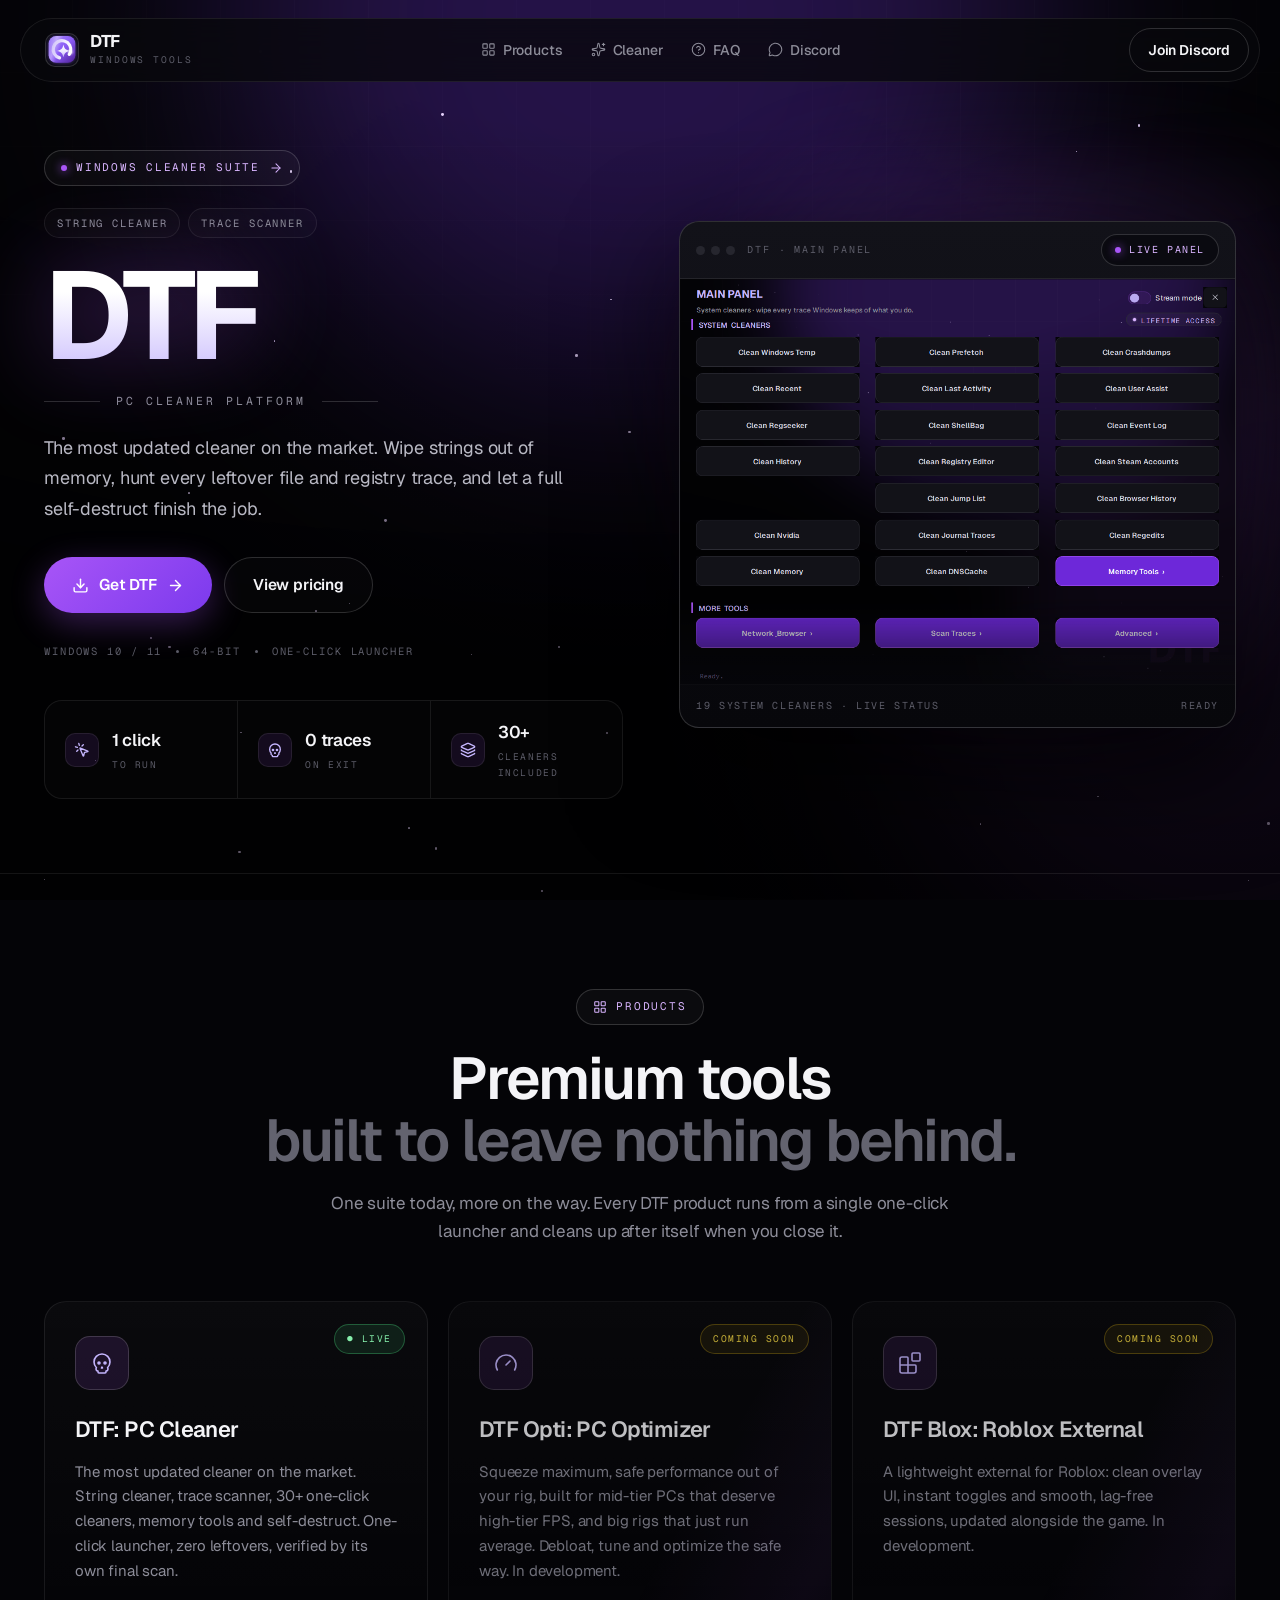
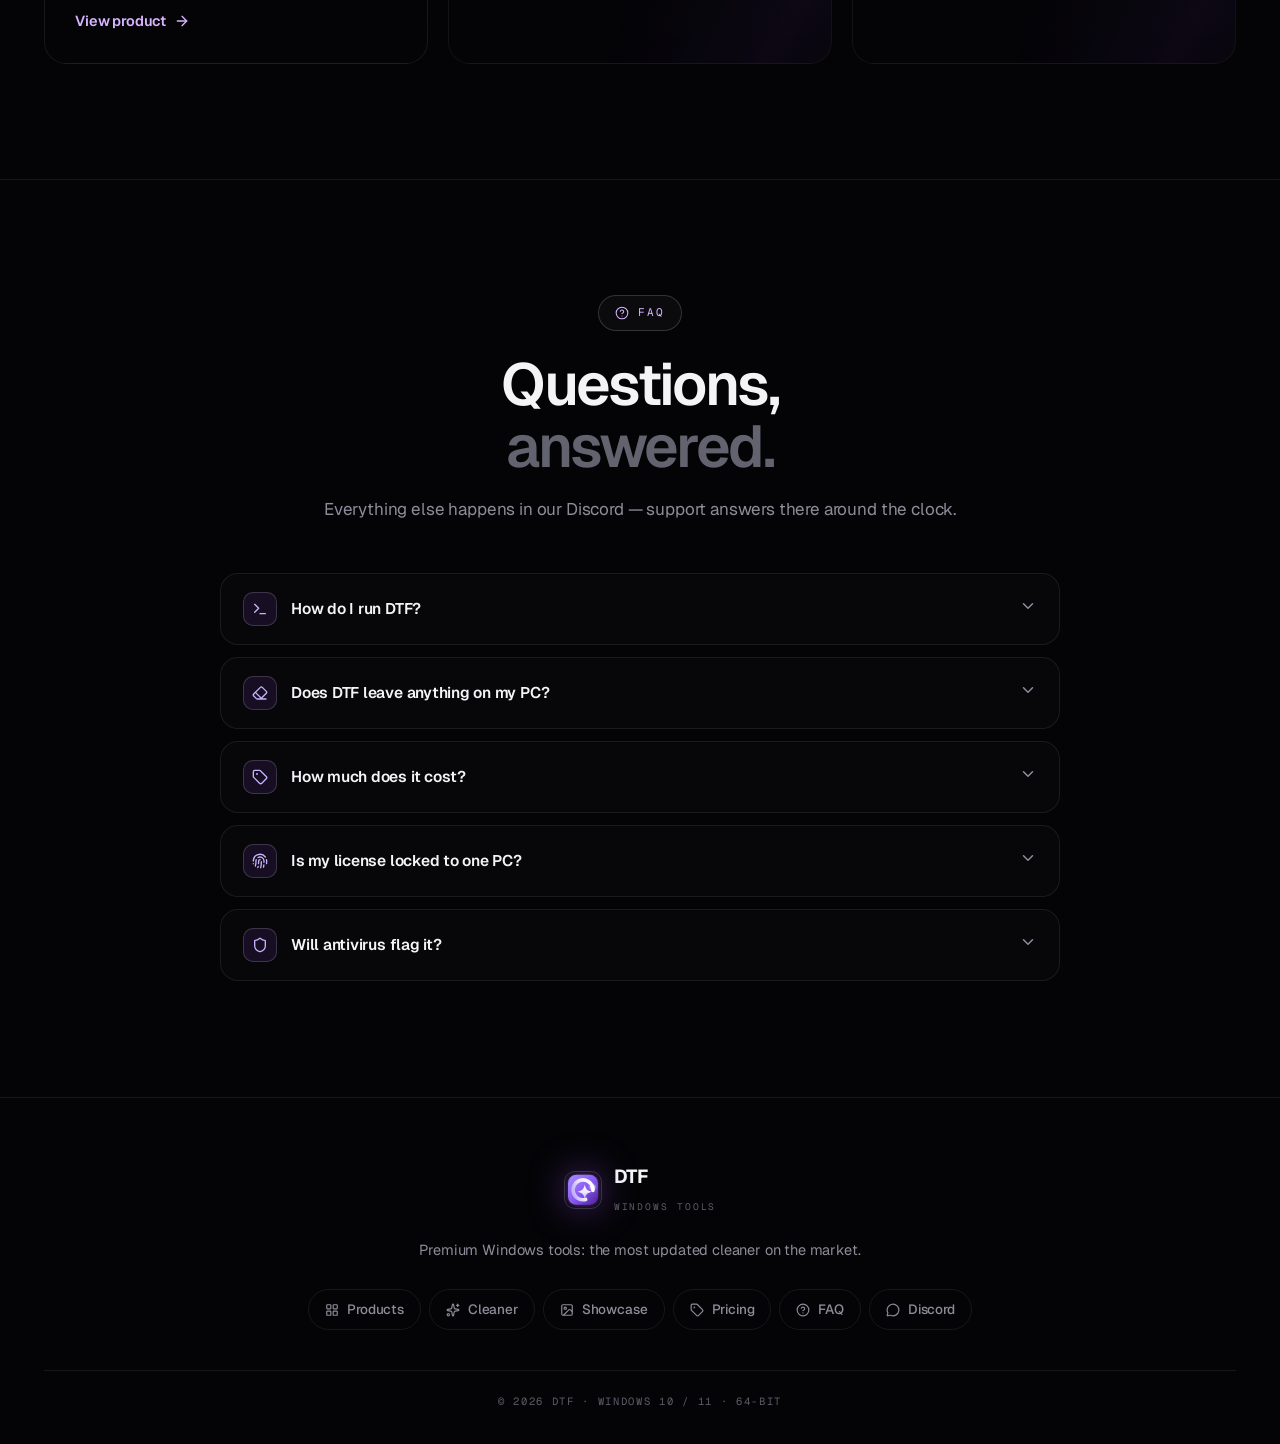
==== index.html @ f84c8bb3 "Site: actually ship the new head tags 7441d5c described this change but staged only og.png, the gene" ====
﻿<!DOCTYPE html>
<html lang="en">
<head>
<meta charset="UTF-8">
<!-- Every asset and link below is relative. The catch-all rewrite serves this page on
     ANY path, so a nested one (/invite/xyz) would ask for /invite/site.css - which the
     rewrite answers with this same HTML, leaving the page unstyled and scriptless.
     A document-wide base of "/" pins relative URLs to the root at any depth. -->
<base href="/">
<meta name="viewport" content="width=device-width, initial-scale=1.0">
<title>DTF | Premium Windows Tools</title>
<link rel="icon" type="image/svg+xml" href="logo.svg">
<link rel="icon" type="image/png" sizes="192x192" href="icon.png">
<link rel="apple-touch-icon" href="icon.png">
<meta name="description" content="DTF — the most updated PC cleaner on the market. String cleaner, trace scanner, 30+ one-click cleaners, memory tools and full self-destruct.">
<meta property="og:type" content="website">
<meta property="og:site_name" content="DTF">
<meta property="og:url" content="https://dtfshop-shoavey.vercel.app/">
<meta property="og:title" content="DTF | Premium Windows Tools">
<meta property="og:description" content="The most updated cleaner on the market. One click, zero traces left, verified by its own final scan.">
<!-- Raster, not logo.svg: Discord, X, Slack and iMessage will not render an SVG
     preview, so an SVG here made every shared link unfurl as bare text. The card
     itself is generated by tools/make-og.py. -->
<meta property="og:image" content="https://dtfshop-shoavey.vercel.app/og.png">
<meta property="og:image:type" content="image/png">
<meta property="og:image:width" content="1200">
<meta property="og:image:height" content="630">
<meta property="og:image:alt" content="DTF — premium Windows tools, shown with the main cleaner panel">
<meta name="twitter:card" content="summary_large_image">
<meta name="twitter:title" content="DTF | Premium Windows Tools">
<meta name="twitter:description" content="The most updated cleaner on the market. One click, zero traces left, verified by its own final scan.">
<meta name="twitter:image" content="https://dtfshop-shoavey.vercel.app/og.png">
<meta name="theme-color" content="#040407">
<link rel="preconnect" href="https://fonts.googleapis.com">
<link rel="preconnect" href="https://fonts.gstatic.com" crossorigin>
<link href="https://fonts.googleapis.com/css2?family=Geist:wght@100..900&family=Geist+Mono:wght@100..900&display=swap" rel="stylesheet">
<link rel="stylesheet" href="site.css?v=4">
<noscript><style>.rv{opacity:1;transform:none}</style></noscript>
<script src="lucide.min.js?v=1" defer></script>
</head>
<body>

<!-- background: grid + purple glow + dust -->
<div class="bg">
  <div class="bg-grid"></div>
  <div class="bg-glow a"></div>
  <div class="bg-glow b"></div>
  <div id="stars"></div>
  <div class="bg-vig"></div>
</div>

<!-- ============ NAV ============ -->
<nav class="nav">
  <div class="nav-in">
    <a class="brand" href="index.html">
      <img src="logo.svg" alt="DTF" width="34" height="34">
      <span>
        <span class="b-name">DTF</span>
        <span class="b-sub">Windows Tools</span>
      </span>
    </a>
    <div class="nav-links">
      <a href="#products"><i data-lucide="layout-grid"></i> Products</a>
      <a href="dtf.html"><i data-lucide="sparkles"></i> Cleaner</a>
      <a href="#faq"><i data-lucide="circle-help"></i> FAQ</a>
      <a href="https://discord.gg/QrhNXFGh7e" target="_blank" rel="noopener"><i data-lucide="message-circle"></i> Discord</a>
    </div>
    <div class="nav-cta">
      <a class="nav-btn nav-ghost" href="https://discord.gg/QrhNXFGh7e" target="_blank" rel="noopener">Join Discord</a>
      <button class="burger" aria-label="Menu"><i data-lucide="menu"></i></button>
    </div>
  </div>
  <div class="nav-mobile">
    <a href="#products"><i data-lucide="layout-grid"></i> Products</a>
    <a href="dtf.html"><i data-lucide="sparkles"></i> DTF Cleaner</a>
    <a href="#faq"><i data-lucide="circle-help"></i> FAQ</a>
    <a href="https://discord.gg/QrhNXFGh7e" target="_blank" rel="noopener"><i data-lucide="message-circle"></i> Join our Discord</a>
  </div>
</nav>

<!-- ============ HERO ============ -->
<header class="hero" id="top">
  <div class="wrap hero-grid">
    <div class="hero-copy">
      <a class="badge" href="dtf.html"><span class="dot"></span> Windows Cleaner Suite <i data-lucide="arrow-right"></i></a>
      <div class="hero-tags"><span>String Cleaner</span><span>Trace Scanner</span></div>
      <div class="wordmark">DTF</div>
      <div class="tagline">PC Cleaner Platform</div>
      <p class="lead">The most updated cleaner on the market. Wipe strings out of memory, hunt every leftover file and registry trace, and let a full self-destruct finish the job.</p>
      <div class="cta-row">
        <a class="btn btn-acc" href="dtf.html#get"><i data-lucide="download"></i> Get DTF <i data-lucide="arrow-right"></i></a>
        <a class="btn btn-ghost" href="dtf.html#pricing">View pricing</a>
      </div>
      <div class="meta">
        <span>Windows 10 / 11</span><i></i><span>64-bit</span><i></i><span>One-click launcher</span>
      </div>
      <div class="stats">
        <div class="stat">
          <div class="ico"><i data-lucide="mouse-pointer-click"></i></div>
          <div><b>1 click</b><span>To run</span></div>
        </div>
        <div class="stat">
          <div class="ico"><i data-lucide="skull"></i></div>
          <div><b>0 traces</b><span>On exit</span></div>
        </div>
        <div class="stat">
          <div class="ico"><i data-lucide="layers"></i></div>
          <div><b>30+</b><span>Cleaners included</span></div>
        </div>
      </div>
    </div>
    <div class="hero-art">
      <div class="glow"></div>
      <div class="mock">
        <div class="mock-bar">
          <div class="mock-dots"><i></i><i></i><i></i></div>
          <span class="mock-label">DTF · Main panel</span>
          <span class="mock-pill"><span class="dot"></span> Live panel</span>
        </div>
        <img src="screens/main-panel.png?v=3" width="980" height="715" alt="DTF main panel" data-zoom>
        <div class="mock-foot">
          <span>19 system cleaners · live status</span>
          <span>Ready</span>
        </div>
      </div>
    </div>
  </div>
</header>

<!-- ============ PRODUCTS ============ -->
<section class="sec sec-line" id="products">
  <div class="wrap sec-head rv">
    <div class="badge"><i data-lucide="layout-grid"></i> Products</div>
    <h2 class="h2">Premium tools<br><span class="dim">built to leave nothing behind.</span></h2>
    <p class="sub">One suite today, more on the way. Every DTF product runs from a single one-click launcher and cleans up after itself when you close it.</p>
  </div>
  <div class="wrap">
    <div class="prods">
      <a class="prod rv" href="dtf.html">
        <span class="tag tag-live">● Live</span>
        <div class="pico"><i data-lucide="skull"></i></div>
        <h3>DTF: PC Cleaner</h3>
        <p>The most updated cleaner on the market. String cleaner, trace scanner, 30+ one-click cleaners, memory tools and self-destruct. One-click launcher, zero leftovers, verified by its own final scan.</p>
        <span class="open">View product <i data-lucide="arrow-right"></i></span>
      </a>
      <div class="prod soon rv">
        <span class="tag tag-soon">Coming soon</span>
        <div class="pico"><i data-lucide="gauge"></i></div>
        <h3>DTF Opti: PC Optimizer</h3>
        <p>Squeeze maximum, safe performance out of your rig, built for mid-tier PCs that deserve high-tier FPS, and big rigs that just run average. Debloat, tune and optimize the safe way. In development.</p>
      </div>
      <div class="prod soon rv">
        <span class="tag tag-soon">Coming soon</span>
        <div class="pico"><i data-lucide="blocks"></i></div>
        <h3>DTF Blox: Roblox External</h3>
        <p>A lightweight external for Roblox: clean overlay UI, instant toggles and smooth, lag-free sessions, updated alongside the game. In development.</p>
      </div>
    </div>
  </div>
</section>

<!-- ============ FAQ ============ -->
<section class="sec sec-line" id="faq">
  <div class="wrap sec-head rv">
    <div class="badge"><i data-lucide="circle-help"></i> FAQ</div>
    <h2 class="h2">Questions,<br><span class="dim">answered.</span></h2>
    <p class="sub">Everything else happens in our Discord — support answers there around the clock.</p>
  </div>
  <div class="wrap">
    <div class="faq">
      <details class="qa rv"><summary><span class="qi"><i data-lucide="terminal"></i></span> How do I run DTF? <span class="chev"><i data-lucide="chevron-down"></i></span></summary>
        <div class="a">Open a ticket in our Discord and copy the <b>install command</b>, paste it into PowerShell <i>as Administrator</i> and press Enter. The encrypted payload downloads and DTF opens. To reinstall later, just run the command again.</div></details>
      <details class="qa rv"><summary><span class="qi"><i data-lucide="eraser"></i></span> Does DTF leave anything on my PC? <span class="chev"><i data-lucide="chevron-down"></i></span></summary>
        <div class="a">No. Closing DTF triggers a full self-clean (files, registry, prefetch, browser evidence, PowerShell history), then deletes itself, and a final verification scan confirms zero leftovers on screen.</div></details>
      <details class="qa rv"><summary><span class="qi"><i data-lucide="tag"></i></span> How much does it cost? <span class="chev"><i data-lucide="chevron-down"></i></span></summary>
        <div class="a"><b>₱500 ($8) for 1 day or ₱5,000 ($80) for lifetime</b> — see the <a href="dtf.html#pricing">pricing on the DTF Cleaner page</a>. Open a ticket, pick your plan, pay via GCash or PayPal, and your key lands in the ticket.</div></details>
      <details class="qa rv"><summary><span class="qi"><i data-lucide="fingerprint"></i></span> Is my license locked to one PC? <span class="chev"><i data-lucide="chevron-down"></i></span></summary>
        <div class="a">Yes. Every key is bound to your hardware ID (HWID) on first activation. One key, one PC. Moving PCs? Open a ticket and we can reset it.</div></details>
      <details class="qa rv"><summary><span class="qi"><i data-lucide="shield"></i></span> Will antivirus flag it? <span class="chev"><i data-lucide="chevron-down"></i></span></summary>
        <div class="a">DTF is a cleaner that deletes files and edits the registry, and it is not code-signed yet, so some AVs flag tools like that by default. DTF never disables your antivirus, never adds exclusions for itself and never touches Defender's logs or history &mdash; if your AV blocks the download, allow that one file yourself in Windows Security &gt; Protection history, or ask us in Discord before trusting it.</div></details>
    </div>
  </div>
</section>

<!-- ============ FOOTER ============ -->
<footer>
  <div class="wrap">
    <div class="f-brand">
      <img src="logo.svg" alt="DTF" width="38" height="38">
      <span style="text-align:left">
        <span class="b-name" style="display:block">DTF</span>
        <span class="b-sub">Windows Tools</span>
      </span>
    </div>
    <p class="f-desc">Premium Windows tools: the most updated cleaner on the market.</p>
    <div class="f-links">
      <a href="#products"><i data-lucide="layout-grid"></i> Products</a>
      <a href="dtf.html"><i data-lucide="sparkles"></i> Cleaner</a>
      <a href="dtf.html#showcase"><i data-lucide="image"></i> Showcase</a>
      <a href="dtf.html#pricing"><i data-lucide="tag"></i> Pricing</a>
      <a href="#faq"><i data-lucide="circle-help"></i> FAQ</a>
      <a href="https://discord.gg/QrhNXFGh7e" target="_blank" rel="noopener"><i data-lucide="message-circle"></i> Discord</a>
    </div>
    <div class="f-bot">© 2026 DTF · Windows 10 / 11 · 64-bit</div>
  </div>
</footer>

<div id="lb"><img alt=""></div>

<script src="site.js?v=4"></script>
</body>
</html>
---- site.css ----
﻿/* ================================================================
   DTF — site.css
   Shared design system for index.html + dtf.html
   Black base, purple accent, Geist / Geist Mono, napse-style layout.
   ================================================================ */

:root{
  --bg:#040407;
  --card:#0a0a0f;
  --card2:#0e0e14;
  --line:rgba(255,255,255,.08);
  --line2:rgba(255,255,255,.16);
  --txt:#f4f4f7;
  --mut:#8d8d99;
  --mut2:#5c5c68;
  --acc:#a855f7;
  --acc2:#7c3aed;
  --acc-t:rgba(168,85,247,.14);
  --ok:#4ade80;
  --warn:#facc15;
  --sans:'Geist',ui-sans-serif,system-ui,-apple-system,'Segoe UI',sans-serif;
  --mono:'Geist Mono',ui-monospace,'SFMono-Regular',Consolas,monospace;
}

*{margin:0;padding:0;box-sizing:border-box}
html{scroll-behavior:smooth;-webkit-text-size-adjust:100%}
body{
  background:var(--bg);color:var(--txt);font-family:var(--sans);
  font-size:16px;line-height:1.6;letter-spacing:-.01em;
  overflow-x:hidden;-webkit-font-smoothing:antialiased;
}
body>*:not(.bg):not(.nav){position:relative;z-index:1} /* keep page content above the background — the nav must keep position:fixed */
a{color:inherit;text-decoration:none}
img{max-width:100%;display:block;height:auto}
::selection{background:rgba(168,85,247,.35)}

.wrap{width:100%;max-width:1240px;margin:0 auto;padding:0 24px}
.mono{font-family:var(--mono)}
.center{text-align:center}

/* ============ BACKGROUND: grid + purple glow ============ */
.bg{position:fixed;inset:0;z-index:0;pointer-events:none;overflow:hidden}
.bg-grid{
  position:absolute;inset:-2px;opacity:.5;
  background-image:linear-gradient(rgba(255,255,255,.035) 1px,transparent 1px),
                   linear-gradient(90deg,rgba(255,255,255,.035) 1px,transparent 1px);
  background-size:74px 74px;
  mask-image:radial-gradient(ellipse 100% 70% at 50% 0%,#000 20%,transparent 85%);
  -webkit-mask-image:radial-gradient(ellipse 100% 70% at 50% 0%,#000 20%,transparent 85%);
}
.bg-glow{position:absolute;border-radius:50%;filter:blur(120px)}
.bg-glow.a{width:800px;height:800px;background:rgba(124,58,237,.28);top:-380px;left:18%}
.bg-glow.b{width:640px;height:640px;background:rgba(168,85,247,.16);top:38%;right:-260px}
.bg-vig{position:absolute;inset:0;
  background:radial-gradient(ellipse 120% 80% at 50% -10%,transparent 30%,rgba(0,0,0,.6) 100%)}
.bg .star{position:absolute;border-radius:50%;background:#e9d5ff;animation:tw 3.6s ease-in-out infinite}
@keyframes tw{0%,100%{opacity:.04;transform:scale(.7)}50%{opacity:.5;transform:scale(1.1)}}

/* ============ NAV: floating pill ============ */
.nav{
  position:fixed;top:18px;left:50%;transform:translateX(-50%);z-index:60;
  width:min(1240px,calc(100% - 32px));
  background:rgba(8,8,12,.78);backdrop-filter:blur(16px);-webkit-backdrop-filter:blur(16px);
  border:1px solid var(--line);border-radius:999px;
  transition:background .25s,border-color .25s;
}
.nav.solid{background:rgba(6,6,10,.94);border-color:var(--line2)}
.nav-in{display:flex;align-items:center;justify-content:space-between;gap:16px;height:62px;padding:0 10px 0 24px}
.brand{display:flex;align-items:center;gap:11px}
.brand img{width:34px;height:34px;border-radius:10px;border:1px solid var(--line2);background:#0b0b12}
.brand .b-name{display:block;font-size:17px;font-weight:700;letter-spacing:-.02em;line-height:1.05}
.brand .b-sub{display:block;white-space:nowrap;font-family:var(--mono);font-size:9.5px;letter-spacing:.2em;color:var(--mut2);text-transform:uppercase;margin-top:1px}

.nav-links{display:flex;align-items:center;gap:2px}
.nav-links a{
  display:inline-flex;align-items:center;gap:7px;padding:8px 13px;border-radius:999px;
  color:var(--mut);font-size:14px;font-weight:500;transition:color .18s,background .18s}
.nav-links a svg{width:15px;height:15px;stroke-width:1.7}
.nav-links a:hover{color:var(--txt);background:rgba(255,255,255,.06)}
.nav-links a.on{color:var(--txt);background:rgba(255,255,255,.08)}

.nav-cta{display:flex;align-items:center;gap:8px}
.nav-btn{display:inline-flex;align-items:center;gap:8px;padding:10px 18px;border-radius:999px;
  font-size:14px;font-weight:600;transition:.18s;white-space:nowrap}
.nav-btn svg{width:15px;height:15px}
.nav-ghost{color:var(--txt);border:1px solid var(--line2)}
.nav-ghost:hover{background:rgba(255,255,255,.07)}
.nav-acc{background:var(--txt);color:#08080c;font-weight:700}
.nav-acc:hover{transform:translateY(-1px);box-shadow:0 8px 26px rgba(255,255,255,.14)}
.burger{display:none;width:42px;height:42px;align-items:center;justify-content:center;
  border:1px solid var(--line2);border-radius:999px;background:transparent;color:var(--txt);cursor:pointer}
.burger svg{width:19px;height:19px}
.nav-mobile{display:none;flex-direction:column;gap:2px;padding:12px 14px 16px;border-top:1px solid var(--line)}
.nav-mobile a{display:flex;align-items:center;gap:10px;padding:12px 12px;border-radius:14px;
  color:var(--mut);font-weight:500}
.nav-mobile a svg{width:16px;height:16px}
.nav-mobile a:hover{background:rgba(255,255,255,.06);color:var(--txt)}
.nav.open{border-radius:26px;background:rgba(6,6,10,.97)}
.nav.open .nav-mobile{display:flex}

/* ============ BUTTONS ============ */
.btn{
  display:inline-flex;align-items:center;justify-content:center;gap:10px;
  padding:15px 28px;border-radius:999px;font-size:15.5px;font-weight:600;
  transition:transform .18s,box-shadow .18s,background .18s,border-color .18s;white-space:nowrap;
}
.btn svg{width:17px;height:17px}
.btn-acc{background:linear-gradient(135deg,var(--acc),var(--acc2));color:#fff;
  box-shadow:0 10px 34px rgba(168,85,247,.32)}
.btn-acc:hover{transform:translateY(-2px);box-shadow:0 16px 44px rgba(168,85,247,.5)}
.btn-white{background:var(--txt);color:#08080c;font-weight:700}
.btn-white:hover{transform:translateY(-2px);box-shadow:0 12px 34px rgba(255,255,255,.16)}
.btn-ghost{border:1px solid var(--line2);color:var(--txt);background:rgba(255,255,255,.02)}
.btn-ghost:hover{background:rgba(255,255,255,.07);border-color:rgba(255,255,255,.28)}
.btn-sm{padding:12px 22px;font-size:14.5px}

/* ============ REVEAL ============ */
.rv{opacity:0;transform:translateY(22px);transition:opacity .7s ease,transform .7s ease}
.rv.in{opacity:1;transform:none}
@media(prefers-reduced-motion:reduce){.rv{opacity:1;transform:none}*{animation:none!important}}

/* ============ SECTIONS + HEADINGS ============ */
.sec{padding:clamp(78px,9vw,128px) 0;position:relative}
section[id],header[id]{scroll-margin-top:96px} /* keep the floating nav from covering the heading we jumped to */
.sec.tight{padding:clamp(56px,6vw,86px) 0}
.sec-line{border-top:1px solid var(--line)}

.badge{
  display:inline-flex;align-items:center;gap:9px;padding:8px 16px;border-radius:999px;
  border:1px solid var(--line2);background:rgba(255,255,255,.03);
  font-family:var(--mono);font-size:11px;letter-spacing:.16em;text-transform:uppercase;color:#d8b4fe;
}
.badge svg{width:14px;height:14px;stroke-width:1.8}
.badge .dot{width:6px;height:6px;border-radius:50%;background:var(--acc);box-shadow:0 0 10px var(--acc)}

.eyebrow{font-family:var(--mono);font-size:11px;letter-spacing:.22em;text-transform:uppercase;color:var(--mut)}
.h2{font-size:clamp(32px,4.6vw,60px);font-weight:600;letter-spacing:-.035em;line-height:1.06;margin-top:22px}
.h2 .dim{color:#63636f}
.sub{color:var(--mut);font-size:17px;margin-top:18px;max-width:640px;line-height:1.65}
.sec-head{display:flex;flex-direction:column;align-items:center;text-align:center}
.sec-head .sub{margin-left:auto;margin-right:auto}

.tagline{display:flex;align-items:center;gap:16px;font-family:var(--mono);font-size:11.5px;
  letter-spacing:.26em;text-transform:uppercase;color:var(--mut)}
.tagline::before,.tagline::after{content:"";height:1px;width:56px;background:var(--line2)}

/* ============ HERO ============ */
.hero{padding:150px 0 74px;position:relative}
.hero-grid{display:grid;grid-template-columns:1.02fr .98fr;gap:56px;align-items:center}
.hero-tags{display:flex;gap:8px;flex-wrap:wrap;margin:22px 0 20px}
.hero-tags span{font-family:var(--mono);font-size:10.5px;letter-spacing:.18em;text-transform:uppercase;
  color:var(--mut);border:1px solid var(--line);border-radius:999px;padding:6px 12px;background:rgba(255,255,255,.02)}
.wordmark{
  font-size:clamp(58px,10.5vw,124px);font-weight:700;letter-spacing:-.05em;line-height:.92;
  background:linear-gradient(180deg,#fff 30%,#c4b5fd 115%);
  -webkit-background-clip:text;background-clip:text;color:transparent;
  filter:drop-shadow(0 0 46px rgba(168,85,247,.45));
}
.hero .tagline{margin:20px 0 22px}
.hero .lead{color:#b9b9c4;font-size:18px;max-width:540px;line-height:1.7}
.cta-row{display:flex;gap:12px;flex-wrap:wrap;margin-top:32px}
.meta{display:flex;align-items:center;gap:14px;flex-wrap:wrap;margin-top:30px;
  font-family:var(--mono);font-size:10.5px;letter-spacing:.18em;text-transform:uppercase;color:var(--mut2)}
.meta i{width:3px;height:3px;border-radius:50%;background:var(--mut2);display:inline-block;font-style:normal}

.stats{display:grid;grid-template-columns:repeat(3,1fr);border:1px solid var(--line);
  border-radius:18px;background:rgba(255,255,255,.015);margin-top:40px;overflow:hidden}
.stat{display:flex;align-items:center;gap:13px;padding:18px 20px;border-left:1px solid var(--line)}
.stat:first-child{border-left:0}
.stat .ico{width:34px;height:34px;flex:0 0 34px;border-radius:10px;border:1px solid var(--line);
  display:flex;align-items:center;justify-content:center;color:#c4b5fd;background:rgba(168,85,247,.1)}
.stat .ico svg{width:16px;height:16px}
.stat b{display:block;font-size:17px;font-weight:600;letter-spacing:-.02em}
.stat span{display:block;font-family:var(--mono);font-size:9.5px;letter-spacing:.16em;
  text-transform:uppercase;color:var(--mut2);margin-top:3px}

/* hero art: floating app card */
.hero-art{position:relative}
.hero-art .glow{position:absolute;inset:-14% -10%;background:radial-gradient(ellipse at 60% 40%,rgba(168,85,247,.3),transparent 66%);filter:blur(40px)}
.mock{position:relative;border:1px solid var(--line2);border-radius:20px;overflow:hidden;
  background:linear-gradient(180deg,#0d0d14,#07070b);box-shadow:0 40px 110px rgba(0,0,0,.75)}
.mock-bar{display:flex;align-items:center;gap:12px;padding:12px 16px;border-bottom:1px solid var(--line);
  background:rgba(255,255,255,.02)}
.mock-dots{display:flex;gap:6px}
.mock-dots i{width:9px;height:9px;border-radius:50%;background:#26262e;display:block}
.mock-label{font-family:var(--mono);font-size:10px;letter-spacing:.18em;text-transform:uppercase;color:var(--mut2)}
.mock img{width:100%;border-bottom:1px solid var(--line);
  -webkit-mask-image:linear-gradient(180deg,#000 78%,rgba(0,0,0,.25));
  mask-image:linear-gradient(180deg,#000 78%,rgba(0,0,0,.25))}
.mock-foot{display:flex;align-items:center;justify-content:space-between;padding:13px 16px;
  font-family:var(--mono);font-size:10px;letter-spacing:.16em;text-transform:uppercase;color:var(--mut2)}
.mock-meter{height:4px;border-radius:999px;background:rgba(255,255,255,.08);overflow:hidden;margin-top:8px;width:100%}
.mock-meter i{display:block;height:100%;width:46%;border-radius:999px;
  background:linear-gradient(90deg,var(--acc2),var(--acc));box-shadow:0 0 14px rgba(168,85,247,.7)}
/* the live pill sits INSIDE the window bar, pushed right by margin-left:auto.
   It used to be absolute at top:-14px, i.e. outside the frame - and the mock's
   overflow:hidden clipped it, so the frame border ran straight through the
   badge. In the bar it can neither clip nor collide at any width. */
.mock-pill{display:inline-flex;align-items:center;gap:8px;margin-left:auto;
  padding:7px 13px;border-radius:999px;background:rgba(10,10,16,.94);border:1px solid var(--line2);
  font-family:var(--mono);font-size:10px;letter-spacing:.16em;text-transform:uppercase;color:#d8b4fe;
  white-space:nowrap}
.mock-pill .dot{width:6px;height:6px;border-radius:50%;background:var(--acc);box-shadow:0 0 10px var(--acc)}

/* ============ PRODUCTS ============ */
.prods{display:grid;grid-template-columns:repeat(auto-fit,minmax(320px,1fr));gap:20px;margin-top:56px}
.prod{position:relative;display:flex;flex-direction:column;border:1px solid var(--line);border-radius:22px;
  padding:34px 30px 30px;background:linear-gradient(180deg,rgba(255,255,255,.028),rgba(255,255,255,0));
  transition:transform .25s,border-color .25s,background .25s;overflow:hidden}
.prod:hover{transform:translateY(-4px);border-color:rgba(168,85,247,.5);background:linear-gradient(180deg,rgba(168,85,247,.09),rgba(255,255,255,0))}
.prod .pico{width:54px;height:54px;border-radius:15px;display:flex;align-items:center;justify-content:center;
  border:1px solid var(--line2);background:rgba(168,85,247,.12);color:#c4b5fd;margin-bottom:22px}
.prod .pico svg{width:24px;height:24px;stroke-width:1.6}
.prod h3{font-size:22px;font-weight:600;letter-spacing:-.025em}
.prod p{color:var(--mut);font-size:15px;margin-top:12px;line-height:1.65}
.prod .open{display:inline-flex;align-items:center;gap:8px;margin-top:auto;padding-top:26px;
  color:#d8b4fe;font-size:14.5px;font-weight:600}
.prod .open svg{width:16px;height:16px;transition:transform .2s}
.prod:hover .open svg{transform:translateX(4px)}
.tag{position:absolute;top:22px;right:22px;font-family:var(--mono);font-size:9.5px;letter-spacing:.16em;
  text-transform:uppercase;border-radius:999px;padding:6px 12px}
.tag-live{color:#86efac;border:1px solid rgba(74,222,128,.32);background:rgba(74,222,128,.1)}
.tag-soon{color:#fde047;border:1px solid rgba(250,204,21,.3);background:rgba(250,204,21,.08)}
.prod.soon{opacity:.78}
.prod.soon::after{content:"";position:absolute;inset:0;pointer-events:none;
  background:linear-gradient(120deg,transparent 34%,rgba(168,85,247,.07) 50%,transparent 66%);
  background-size:220% 100%;animation:sheen 4s linear infinite}
@keyframes sheen{0%{background-position:130% 0}100%{background-position:-130% 0}}

/* ============ CAPABILITIES (feature cards) ============ */
.caps{display:grid;grid-template-columns:repeat(auto-fit,minmax(300px,1fr));gap:18px;margin-top:54px}
.cap{border:1px solid var(--line);border-radius:20px;padding:28px 26px;
  background:linear-gradient(180deg,rgba(255,255,255,.025),rgba(255,255,255,0));transition:.25s}
.cap:hover{border-color:rgba(168,85,247,.42);background:linear-gradient(180deg,rgba(168,85,247,.07),rgba(255,255,255,0));transform:translateY(-3px)}
.cap .ct{display:flex;align-items:center;justify-content:space-between;margin-bottom:20px}
.cap .ci{width:46px;height:46px;border-radius:13px;display:flex;align-items:center;justify-content:center;
  border:1px solid var(--line2);background:rgba(168,85,247,.1);color:#c4b5fd}
.cap .ci svg{width:21px;height:21px;stroke-width:1.6}
.cap .cn{font-family:var(--mono);font-size:10px;letter-spacing:.16em;color:var(--mut2)}
.cap h3{font-size:17.5px;font-weight:600;letter-spacing:-.02em}
.cap p{color:var(--mut);font-size:14.5px;margin-top:9px;line-height:1.6}
.cap .cl{display:inline-block;margin-top:16px;font-family:var(--mono);font-size:9.5px;letter-spacing:.16em;
  text-transform:uppercase;color:#a855f7;border:1px solid rgba(168,85,247,.3);border-radius:999px;padding:4px 10px;
  background:rgba(168,85,247,.08)}

/* ============ WHY STRIP ============ */
.why{display:grid;grid-template-columns:repeat(auto-fit,minmax(230px,1fr));gap:18px;margin-top:52px}
.w{border:1px solid var(--line);border-radius:18px;padding:26px 24px;
  background:rgba(255,255,255,.015);transition:.25s}
.w:hover{border-color:rgba(168,85,247,.4);transform:translateY(-3px)}
.w .ico{width:40px;height:40px;border-radius:12px;display:flex;align-items:center;justify-content:center;
  border:1px solid var(--line);background:rgba(168,85,247,.1);color:#c4b5fd;margin-bottom:18px}
.w .ico svg{width:18px;height:18px}
.w b{display:block;font-size:24px;font-weight:600;letter-spacing:-.03em}
.w span{display:block;color:var(--mut);font-size:14px;margin-top:6px}

/* ============ STEPS ============ */
.steps{display:grid;grid-template-columns:repeat(auto-fit,minmax(280px,1fr));gap:18px;margin-top:54px}
.step{border:1px solid var(--line);border-radius:20px;padding:28px 26px;background:rgba(255,255,255,.015);transition:.25s}
.step:hover{border-color:rgba(168,85,247,.4);transform:translateY(-3px)}
.step .n{font-family:var(--mono);font-size:11px;letter-spacing:.18em;color:#a855f7;
  border:1px solid rgba(168,85,247,.3);background:rgba(168,85,247,.08);border-radius:999px;padding:4px 11px;display:inline-block}
.step h3{font-size:17.5px;font-weight:600;margin-top:18px;letter-spacing:-.02em}
.step p{color:var(--mut);font-size:14.5px;margin-top:9px;line-height:1.62}
.step b{color:#e9d5ff;font-weight:600}

/* ============ SHOWCASE ============ */
.shots{display:grid;grid-template-columns:repeat(auto-fit,minmax(320px,1fr));gap:20px;margin-top:54px}
.shot{border:1px solid var(--line);border-radius:20px;overflow:hidden;background:var(--card);
  transition:.25s;cursor:zoom-in;display:flex;flex-direction:column}
.shot:hover{transform:translateY(-4px);border-color:rgba(168,85,247,.45);box-shadow:0 22px 60px rgba(0,0,0,.6)}
.shot img{width:100%;border-bottom:1px solid var(--line)}
.shot .cap{padding:16px 20px 18px}
.shot .cap b{display:block;font-size:15px;font-weight:600}
.shot .cap span{display:block;color:var(--mut);font-size:13.5px;margin-top:3px}
#lb{position:fixed;inset:0;z-index:200;display:none;align-items:center;justify-content:center;padding:28px;
  background:rgba(3,3,6,.92);backdrop-filter:blur(8px);cursor:zoom-out}
#lb img{max-width:96vw;max-height:92vh;border-radius:16px;border:1px solid var(--line2);
  box-shadow:0 40px 120px rgba(0,0,0,.8)}

/* ============ PRICING ============ */
.plans{display:grid;grid-template-columns:repeat(auto-fit,minmax(290px,1fr));gap:20px;margin-top:54px;max-width:820px;
  width:100%;margin-left:auto;margin-right:auto}
.plan{position:relative;display:flex;flex-direction:column;border:1px solid var(--line);border-radius:22px;
  padding:34px 30px 30px;background:linear-gradient(180deg,rgba(255,255,255,.028),rgba(255,255,255,0));transition:.25s}
.plan:hover{transform:translateY(-4px);border-color:rgba(168,85,247,.45)}
.plan .tier{font-family:var(--mono);font-size:10.5px;letter-spacing:.2em;text-transform:uppercase;color:#c4b5fd}
.plan .amt{display:flex;align-items:baseline;gap:10px;margin-top:16px;font-size:44px;font-weight:600;letter-spacing:-.045em}
.plan .amt .usd{font-size:17px;font-weight:500;color:var(--mut);letter-spacing:-.02em}
.plan .per{color:var(--mut);font-size:14.5px;margin-top:6px}
.plan .btn{margin-top:26px;width:100%}
.plan .note{color:var(--mut2);font-size:13px;margin-top:16px;line-height:1.55;text-align:center}
.plan.hot{border-color:rgba(168,85,247,.5);background:linear-gradient(180deg,rgba(168,85,247,.12),rgba(255,255,255,0) 60%)}
.plan .tag{position:absolute;top:-12px;left:50%;transform:translateX(-50%);white-space:nowrap;
  background:linear-gradient(135deg,var(--acc),var(--acc2));color:#fff;border:0;font-weight:700;
  box-shadow:0 8px 24px rgba(168,85,247,.45)}
.fineprint{max-width:720px;margin:34px auto 0;text-align:center;color:var(--mut);font-size:13.5px;line-height:1.7}
.fineprint b{color:#e9d5ff;font-weight:600}

/* ============ FAQ ============ */
.faq{max-width:840px;margin:50px auto 0;display:flex;flex-direction:column;gap:12px}
.qa{border:1px solid var(--line);border-radius:18px;background:rgba(255,255,255,.015);overflow:hidden;transition:.2s}
.qa:hover{border-color:var(--line2)}
.qa[open]{border-color:rgba(168,85,247,.4);background:rgba(168,85,247,.05)}
.qa summary{display:flex;align-items:center;gap:14px;padding:18px 22px;cursor:pointer;list-style:none;
  font-size:15.5px;font-weight:600;letter-spacing:-.015em}
.qa summary::-webkit-details-marker{display:none}
.qa .qi{width:34px;height:34px;flex:0 0 34px;border-radius:10px;border:1px solid var(--line2);
  display:flex;align-items:center;justify-content:center;color:#c4b5fd;background:rgba(168,85,247,.1)}
.qa .qi svg{width:16px;height:16px}
.qa summary .chev{margin-left:auto;transition:transform .25s;color:var(--mut)}
.qa summary .chev svg{width:18px;height:18px}
.qa[open] summary .chev{transform:rotate(180deg)}
.qa .a{padding:0 22px 20px 70px;color:var(--mut);font-size:14.5px;line-height:1.7}
.qa .a b{color:#e9d5ff;font-weight:600}
.qa .a code{font-family:var(--mono);font-size:12.5px;color:#d8b4fe;background:rgba(168,85,247,.1);
  border:1px solid var(--line);border-radius:6px;padding:2px 7px}

/* ============ FOOTER ============ */
footer{border-top:1px solid var(--line);padding:64px 0 34px;text-align:center;position:relative;z-index:1}
.f-brand{display:inline-flex;align-items:center;gap:12px}
.f-brand img{width:38px;height:38px;border-radius:11px;border:1px solid var(--line2);filter:drop-shadow(0 0 18px rgba(168,85,247,.5))}
.f-brand .b-name{font-size:19px;font-weight:700;letter-spacing:-.03em}
.f-brand .b-sub{font-family:var(--mono);font-size:9.5px;letter-spacing:.2em;text-transform:uppercase;color:var(--mut2)}
.f-desc{color:var(--mut);font-size:14.5px;margin-top:20px}
.f-links{display:flex;gap:8px;justify-content:center;flex-wrap:wrap;margin-top:28px}
.f-links a{display:inline-flex;align-items:center;gap:8px;padding:9px 16px;border-radius:999px;
  border:1px solid var(--line);color:var(--mut);font-size:13.5px;font-weight:500;transition:.2s}
.f-links a svg{width:14px;height:14px}
.f-links a:hover{color:var(--txt);border-color:var(--line2);background:rgba(255,255,255,.05)}
.f-bot{margin-top:40px;padding-top:22px;border-top:1px solid var(--line);
  font-family:var(--mono);font-size:10.5px;letter-spacing:.16em;text-transform:uppercase;color:var(--mut2)}

/* ============ RESPONSIVE ============ */
@media(max-width:1080px){
  .hero-grid{grid-template-columns:1fr;gap:64px}
  .hero-art{order:2}
  .hero{padding-top:132px}
  .nav-links a{padding:8px 11px;font-size:13.5px}
}
@media(max-width:940px){
  .nav-links{display:none}
  .burger{display:flex}
  .nav-cta .nav-ghost{display:none}
}
@media(max-width:460px){
  .brand .b-sub{display:none}
  .nav-in{height:58px}
}
@media(max-width:720px){
  .wrap{padding:0 18px}
  .stats{grid-template-columns:1fr}
  .stat{border-left:0;border-top:1px solid var(--line)}
  .stat:first-child{border-top:0}
  .hero{padding-top:120px}
  .plan .amt{font-size:38px}
  .qa .a{padding-left:22px}
  .tagline::before,.tagline::after{width:26px}
  .f-bot{line-height:1.8}
}

/* ============ SMALL PHONES (<=420px) ============
   The auto-fit grids below use minmax(280-320px,1fr). On a 320px-wide phone the wrap is
   only ~267px, so each track was forced wider than its container and body{overflow-x:hidden}
   silently clipped the right edge: product cards, the "Live"/"Coming soon" pills, the whole
   screenshot showcase and its captions all lost their right side. Here they collapse to one
   minmax(0,1fr) column, which cannot exceed the container. */
@media(max-width:720px){
  /* the hero glow is inset -10% on each side. On a phone that pushes the document ~21px
     wider than the viewport, and body{overflow-x:hidden} does not stop iOS Safari from
     letting the page pan sideways. Clamping the horizontal inset keeps it inside the page. */
  .hero-art .glow{inset:-8% 0}
}

@media(max-width:420px){
  .wrap{padding:0 16px}
  .prods,.caps,.shots,.steps,.plans{grid-template-columns:minmax(0,1fr)}
  .prods>*,.caps>*,.shots>*,.steps>*,.plans>*{min-width:0;max-width:100%}

  /* the hero opened with ~120px of nothing above the first content on a phone */
  .hero{padding:98px 0 52px}
  .sec{padding:62px 0}
  .sec.tight{padding:48px 0}
  .wordmark{font-size:54px}
  .h2{font-size:29px}
  .hero .lead{font-size:16.5px}
  .sub{font-size:15.5px}
  .stats{margin-top:30px}
  .stat{padding:16px}
  .qa summary{padding:16px 18px;font-size:15px;gap:11px}
  .qa .a{font-size:14px}
  .prod{padding:28px 22px 24px}
  .prod h3{font-size:20px}
  .plan{padding:30px 22px 26px}
  .plans{gap:16px}

  /* Stacked instead of wrapped. With the separator dots hidden a wrapped row ran
     unrelated facts together as one phrase ("WINDOWS 10 / 11 64-BIT"), and keeping
     the dots only moved the problem - one ended up alone at the start of a line. */
  .meta{flex-direction:column;align-items:flex-start;gap:5px;font-size:10.5px}
  .meta i{display:none}

  /* thumbs: these were the only targets still under the 44px minimum - the brand
     link sat at 42px and the hero badge at 40px */
  .burger{width:44px;height:44px}
  .brand{padding:6px 0}
  a.badge{padding:13px 18px}
  .f-links a{padding:11px 15px;font-size:13px;min-height:44px}
  .btn{padding:14px 22px;font-size:15px}

  /* mono micro-labels sat at 9.5-10px - unreadable on a phone */
  .stat span,.tag,.mock-label,.mock-foot{font-size:10.5px}
}

/* tapping the hero panel opens it in the lightbox, where a phone can pinch-zoom */
[data-zoom]{cursor:zoom-in}
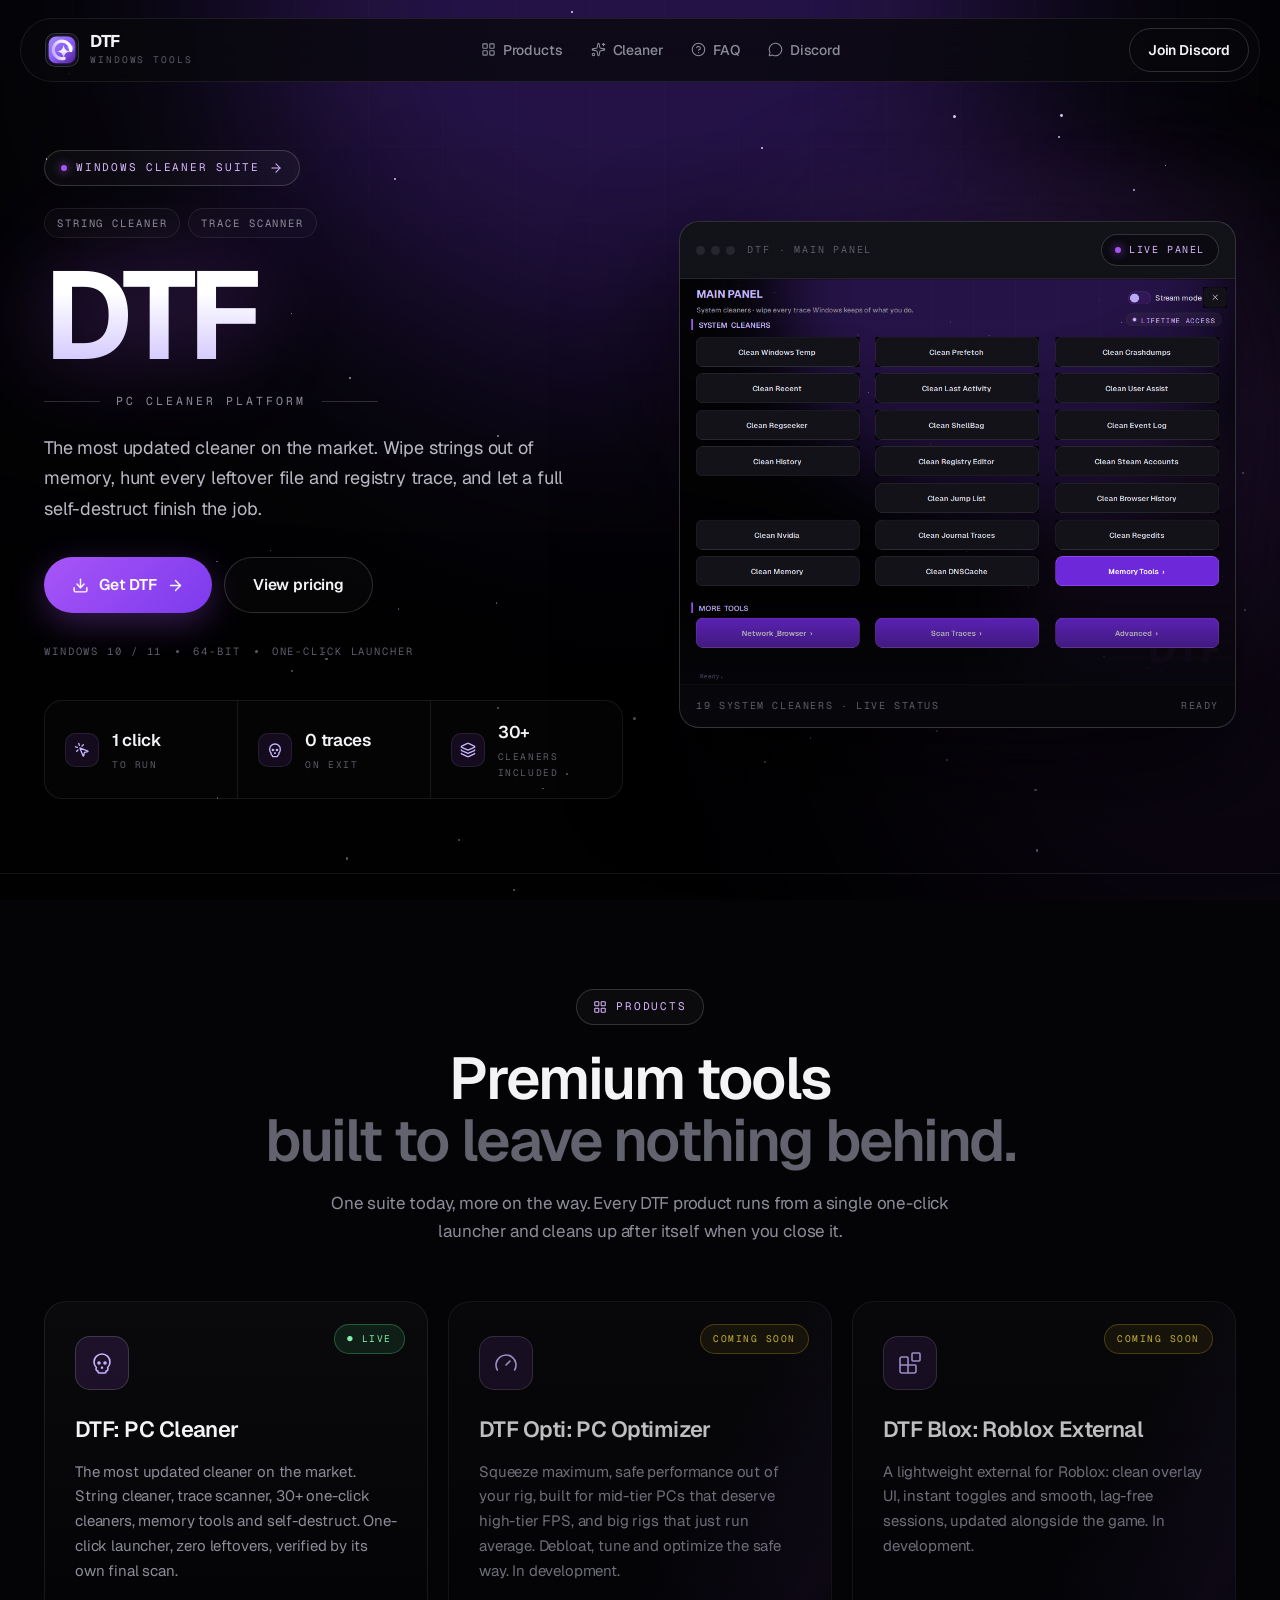
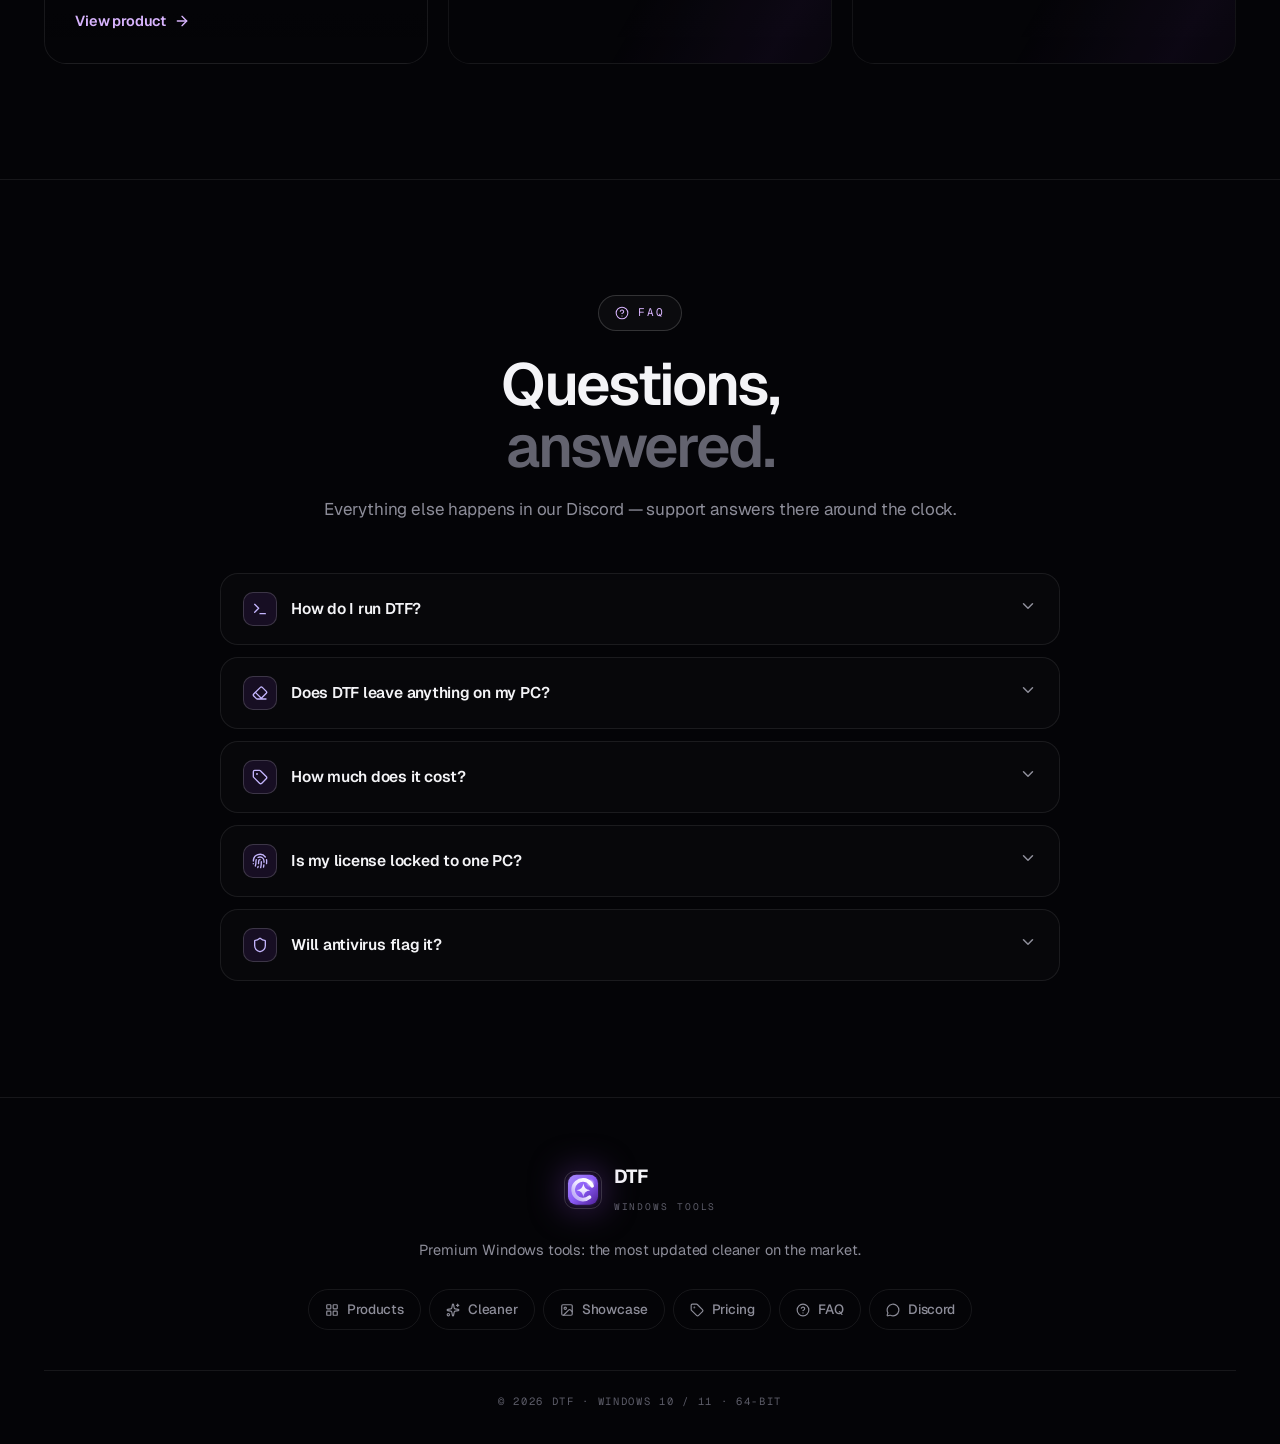
==== commit 44f5c903: "Site: never show a broken screenshot in the hero mock or showcase The hero mock and the showcase fig" ====
--- a/index.html
+++ b/index.html
@@ -117,7 +117,7 @@
           <span class="mock-label">DTF · Main panel</span>
           <span class="mock-pill"><span class="dot"></span> Live panel</span>
         </div>
-        <img src="screens/main-panel.png?v=3" width="980" height="715" alt="DTF main panel" data-zoom>
+        <img src="screens/main-panel.png?v=5" width="980" height="715" alt="DTF main panel" data-zoom>
         <div class="mock-foot">
           <span>19 system cleaners · live status</span>
           <span>Ready</span>
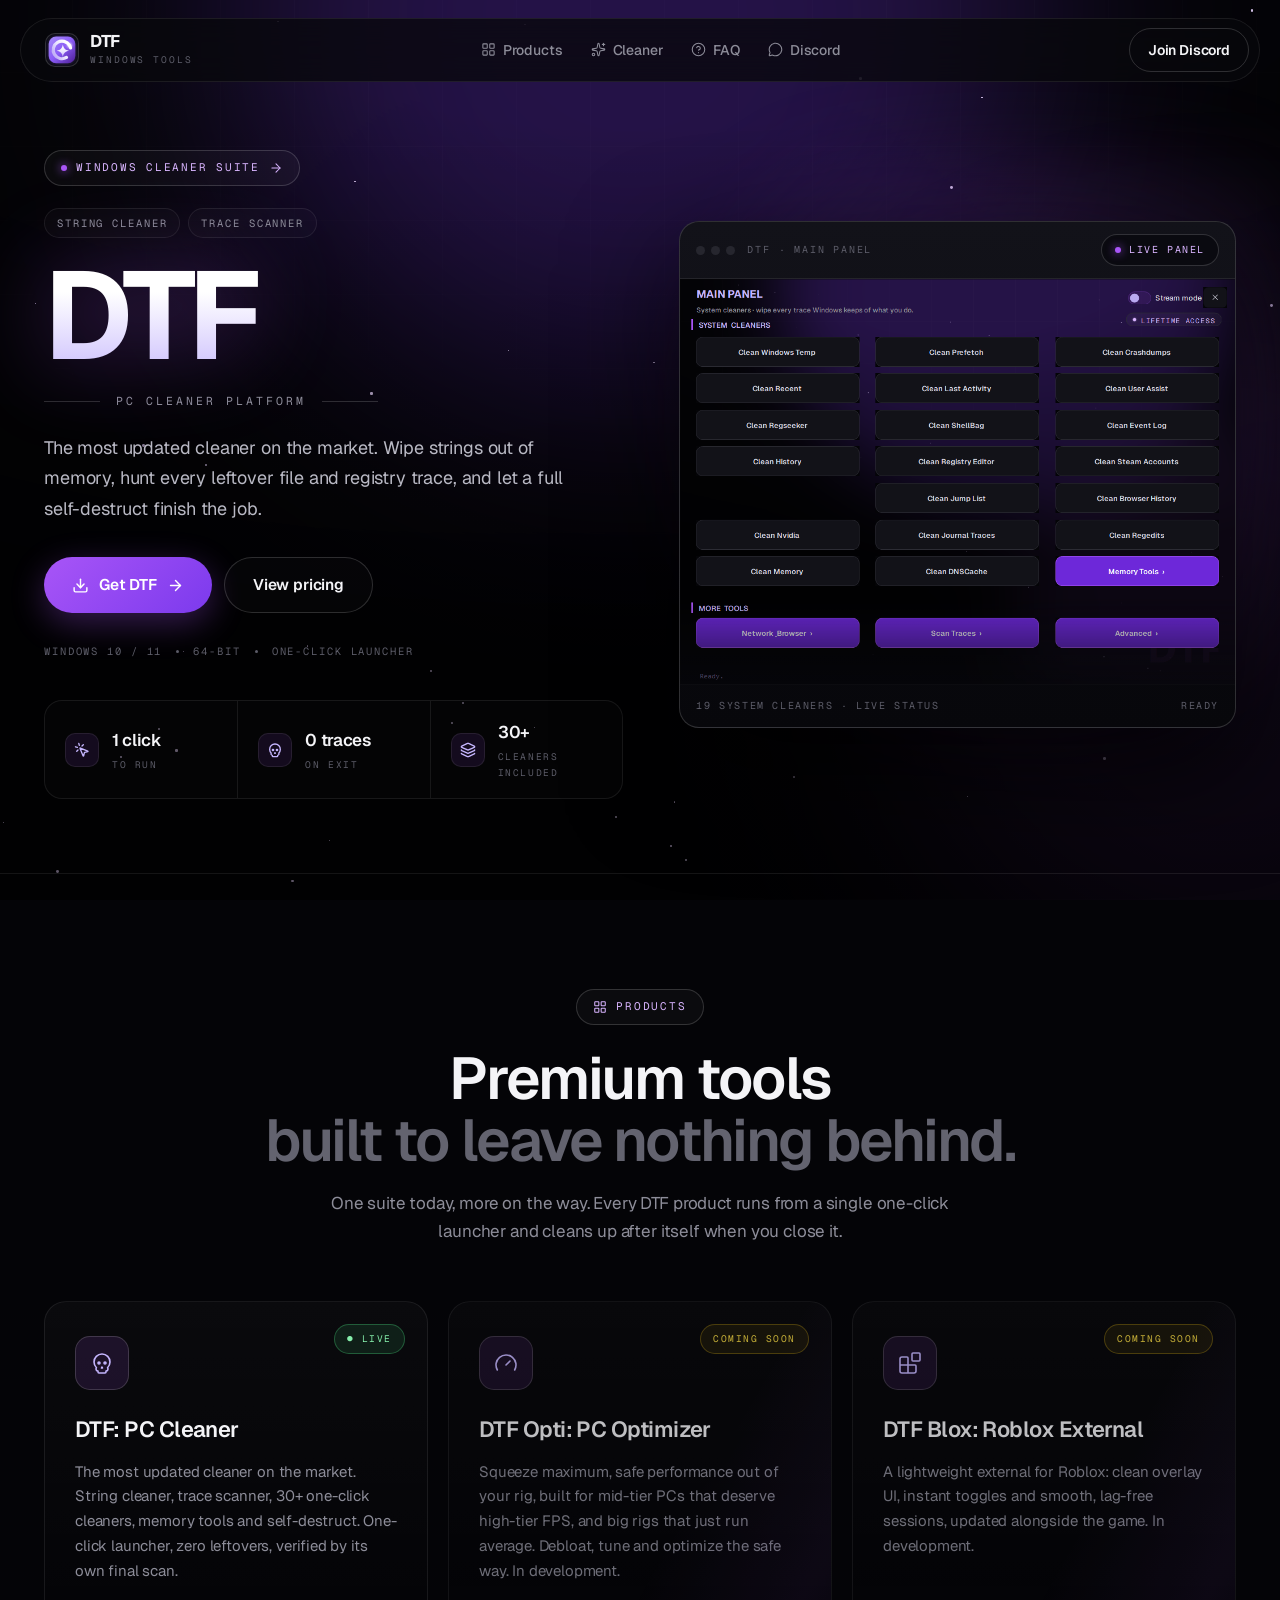
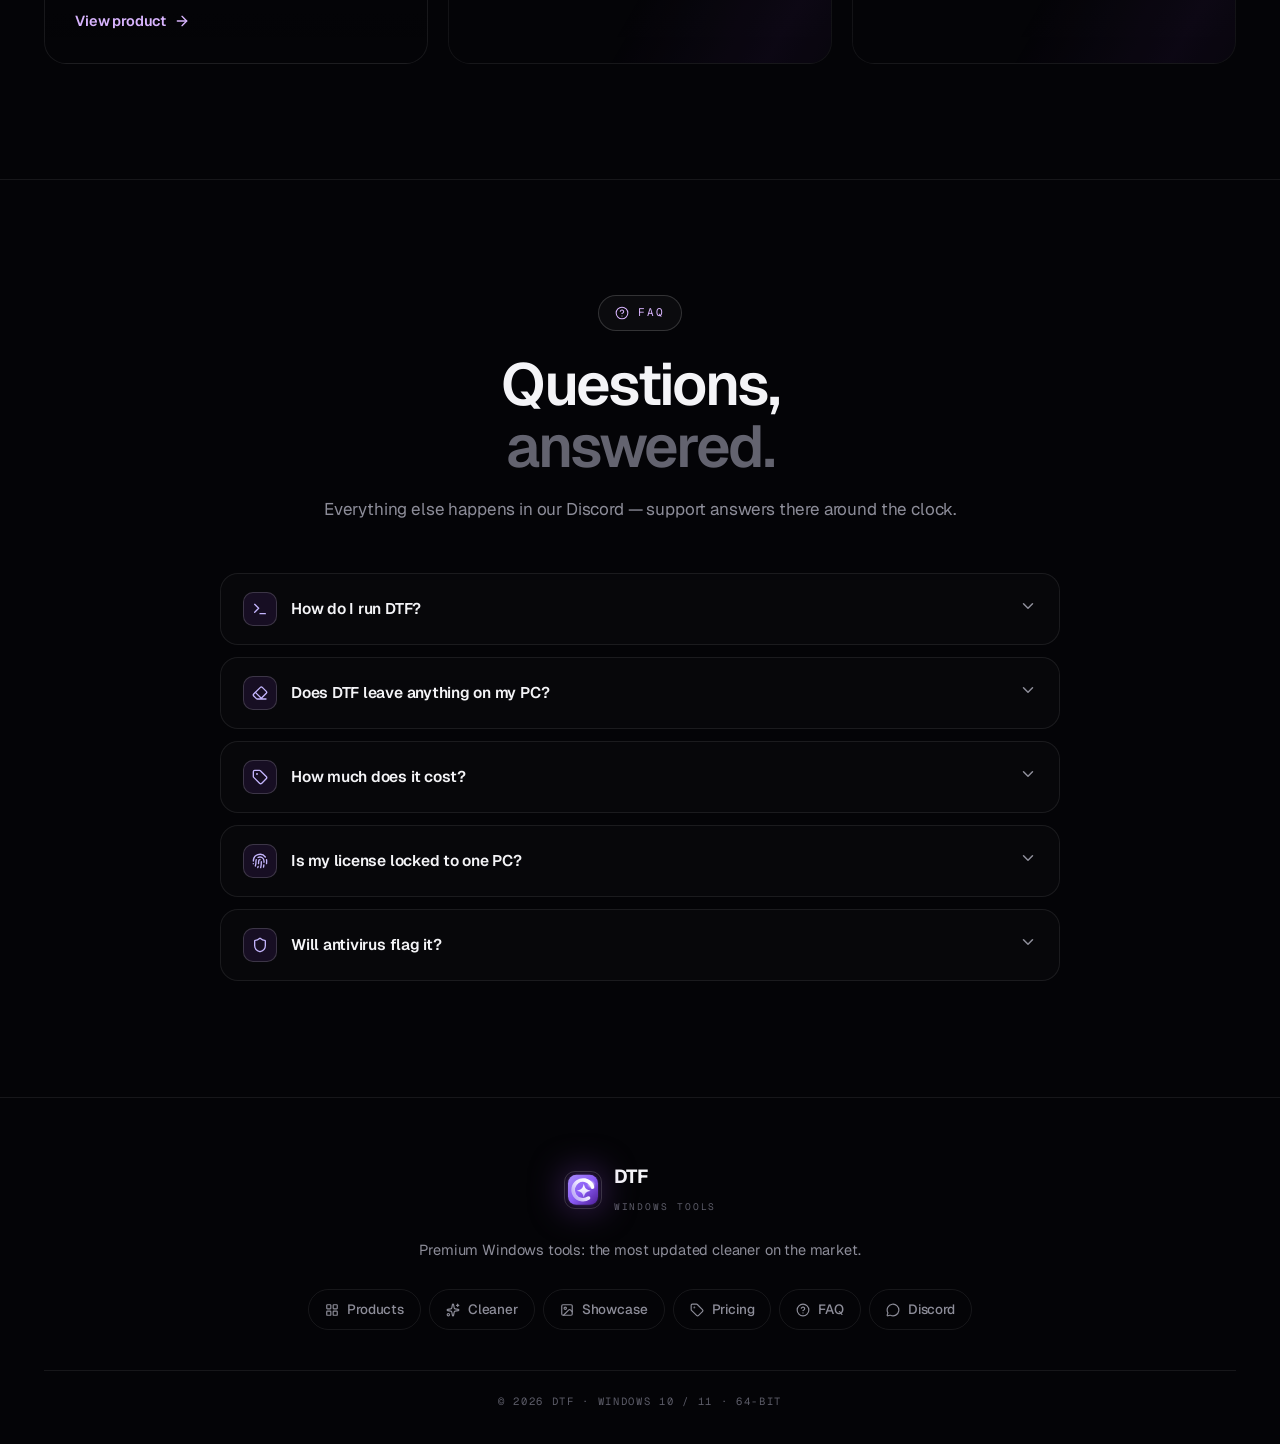
==== commit dee966f1: "Site: bump the css/js pins so the fixed script actually reaches browsers The live pages pinned site." ====
--- a/index.html
+++ b/index.html
@@ -34,7 +34,7 @@
 <link rel="preconnect" href="https://fonts.googleapis.com">
 <link rel="preconnect" href="https://fonts.gstatic.com" crossorigin>
 <link href="https://fonts.googleapis.com/css2?family=Geist:wght@100..900&family=Geist+Mono:wght@100..900&display=swap" rel="stylesheet">
-<link rel="stylesheet" href="site.css?v=4">
+<link rel="stylesheet" href="site.css?v=5">
 <noscript><style>.rv{opacity:1;transform:none}</style></noscript>
 <script src="lucide.min.js?v=1" defer></script>
 </head>
@@ -207,6 +207,6 @@
 
 <div id="lb"><img alt=""></div>
 
-<script src="site.js?v=4"></script>
+<script src="site.js?v=5"></script>
 </body>
 </html>
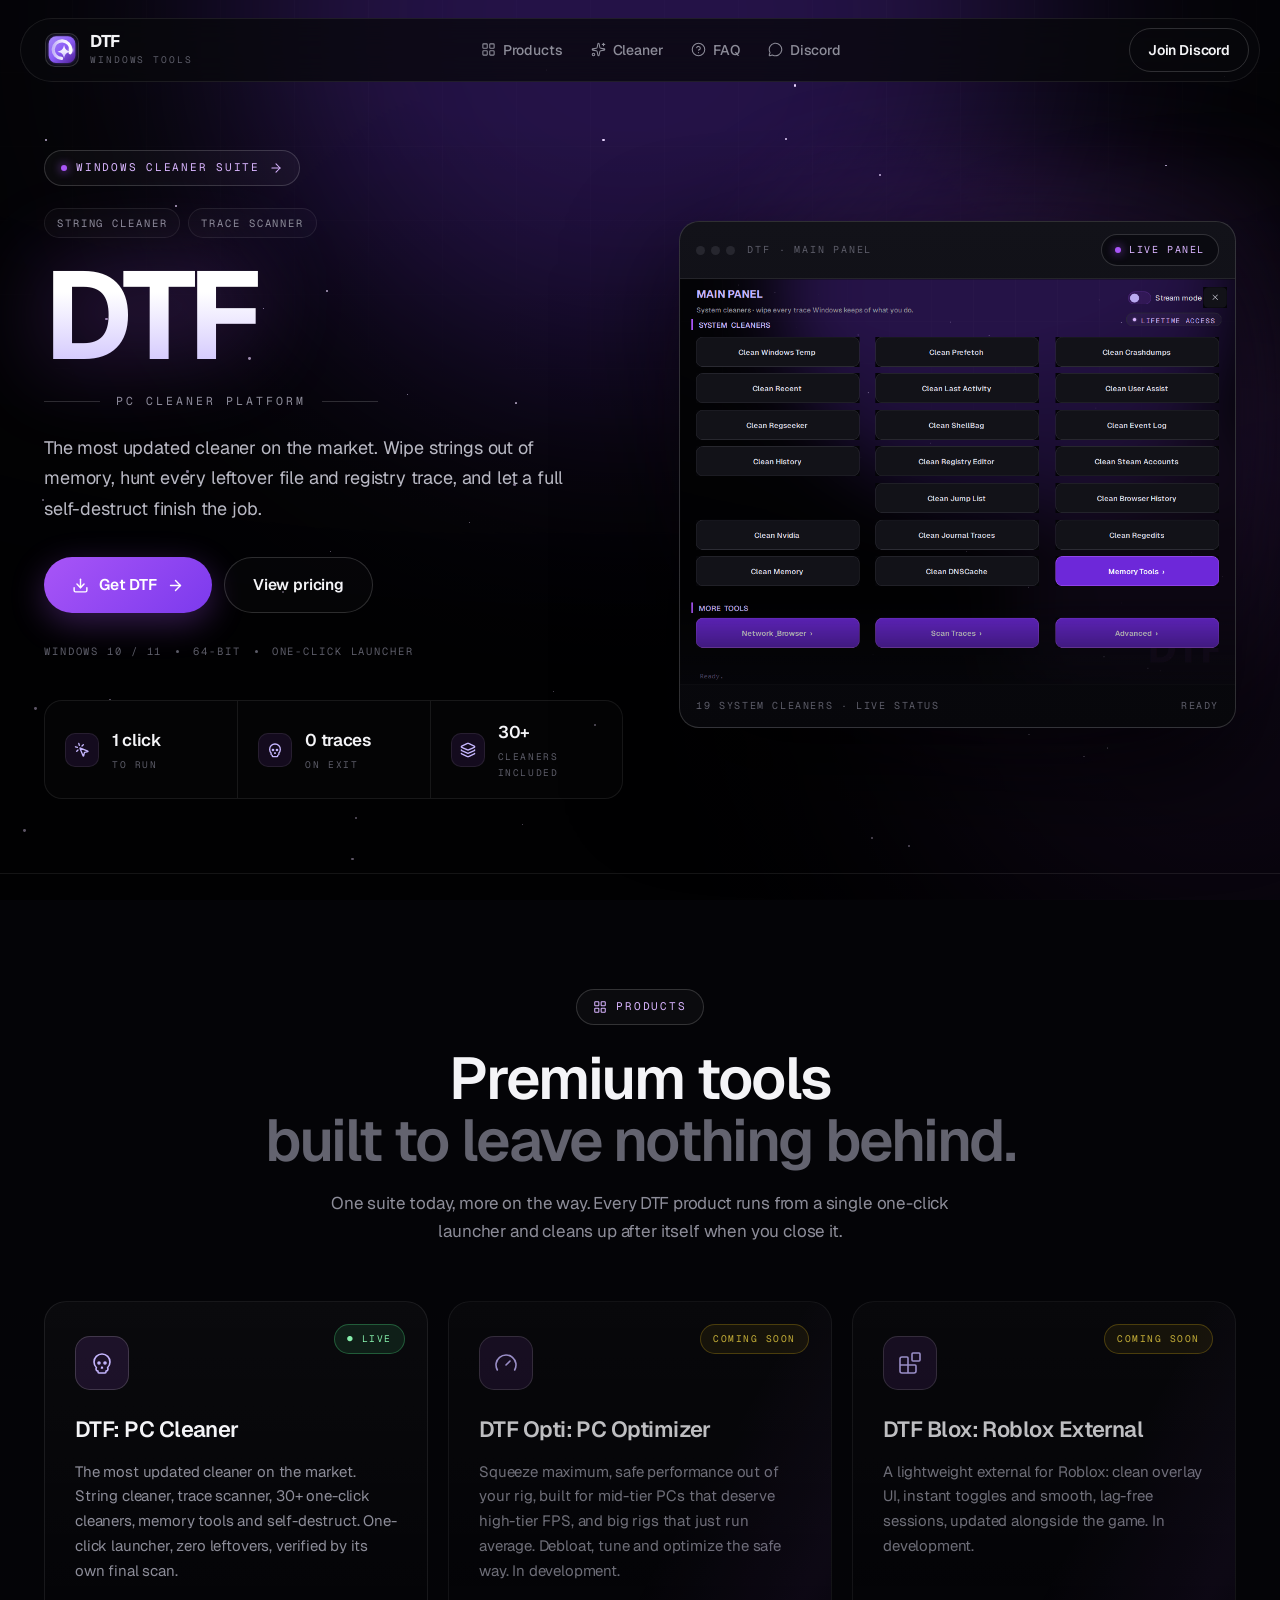
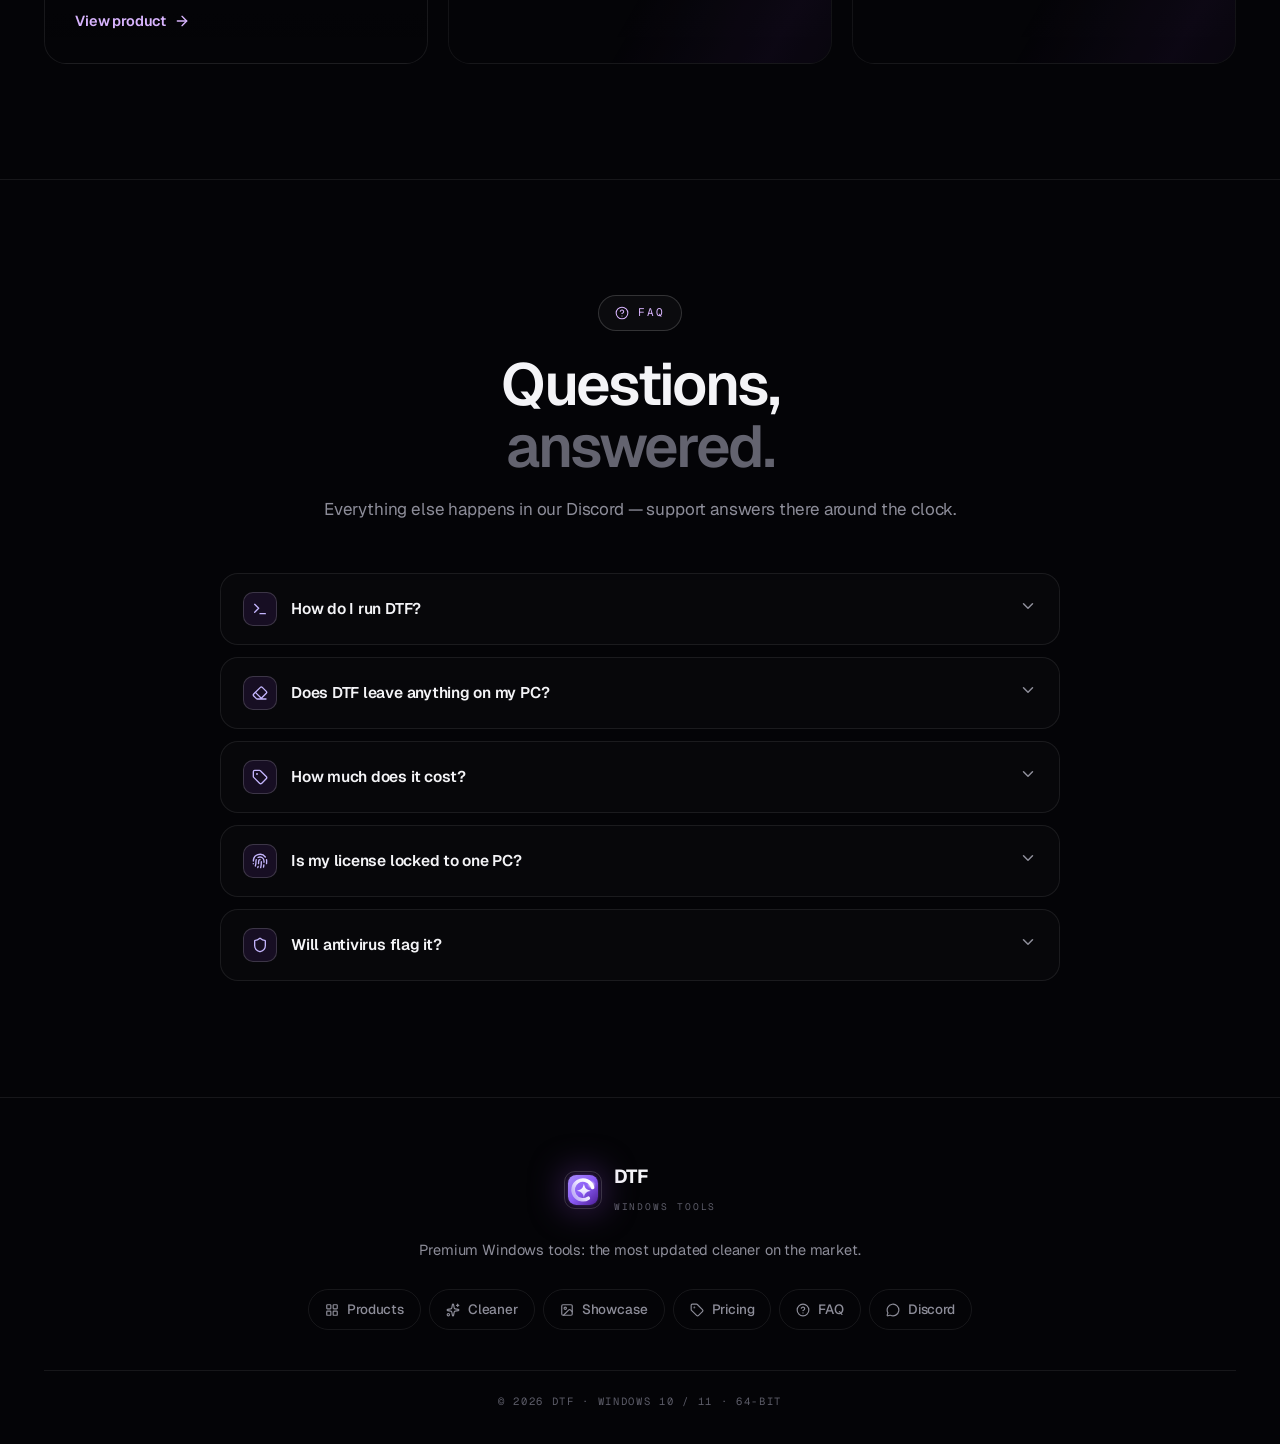
==== commit 0a97c066: "Hide source commentary from View Source / Sources panel" ====
--- a/index.html
+++ b/index.html
@@ -2,10 +2,6 @@
 <html lang="en">
 <head>
 <meta charset="UTF-8">
-<!-- Every asset and link below is relative. The catch-all rewrite serves this page on
-     ANY path, so a nested one (/invite/xyz) would ask for /invite/site.css - which the
-     rewrite answers with this same HTML, leaving the page unstyled and scriptless.
-     A document-wide base of "/" pins relative URLs to the root at any depth. -->
 <base href="/">
 <meta name="viewport" content="width=device-width, initial-scale=1.0">
 <title>DTF | Premium Windows Tools</title>
--- a/site.css
+++ b/site.css
@@ -1,8 +1,3 @@
-﻿/* ================================================================
-   DTF — site.css
-   Shared design system for index.html + dtf.html
-   Black base, purple accent, Geist / Geist Mono, napse-style layout.
-   ================================================================ */
 
 :root{
   --bg:#040407;
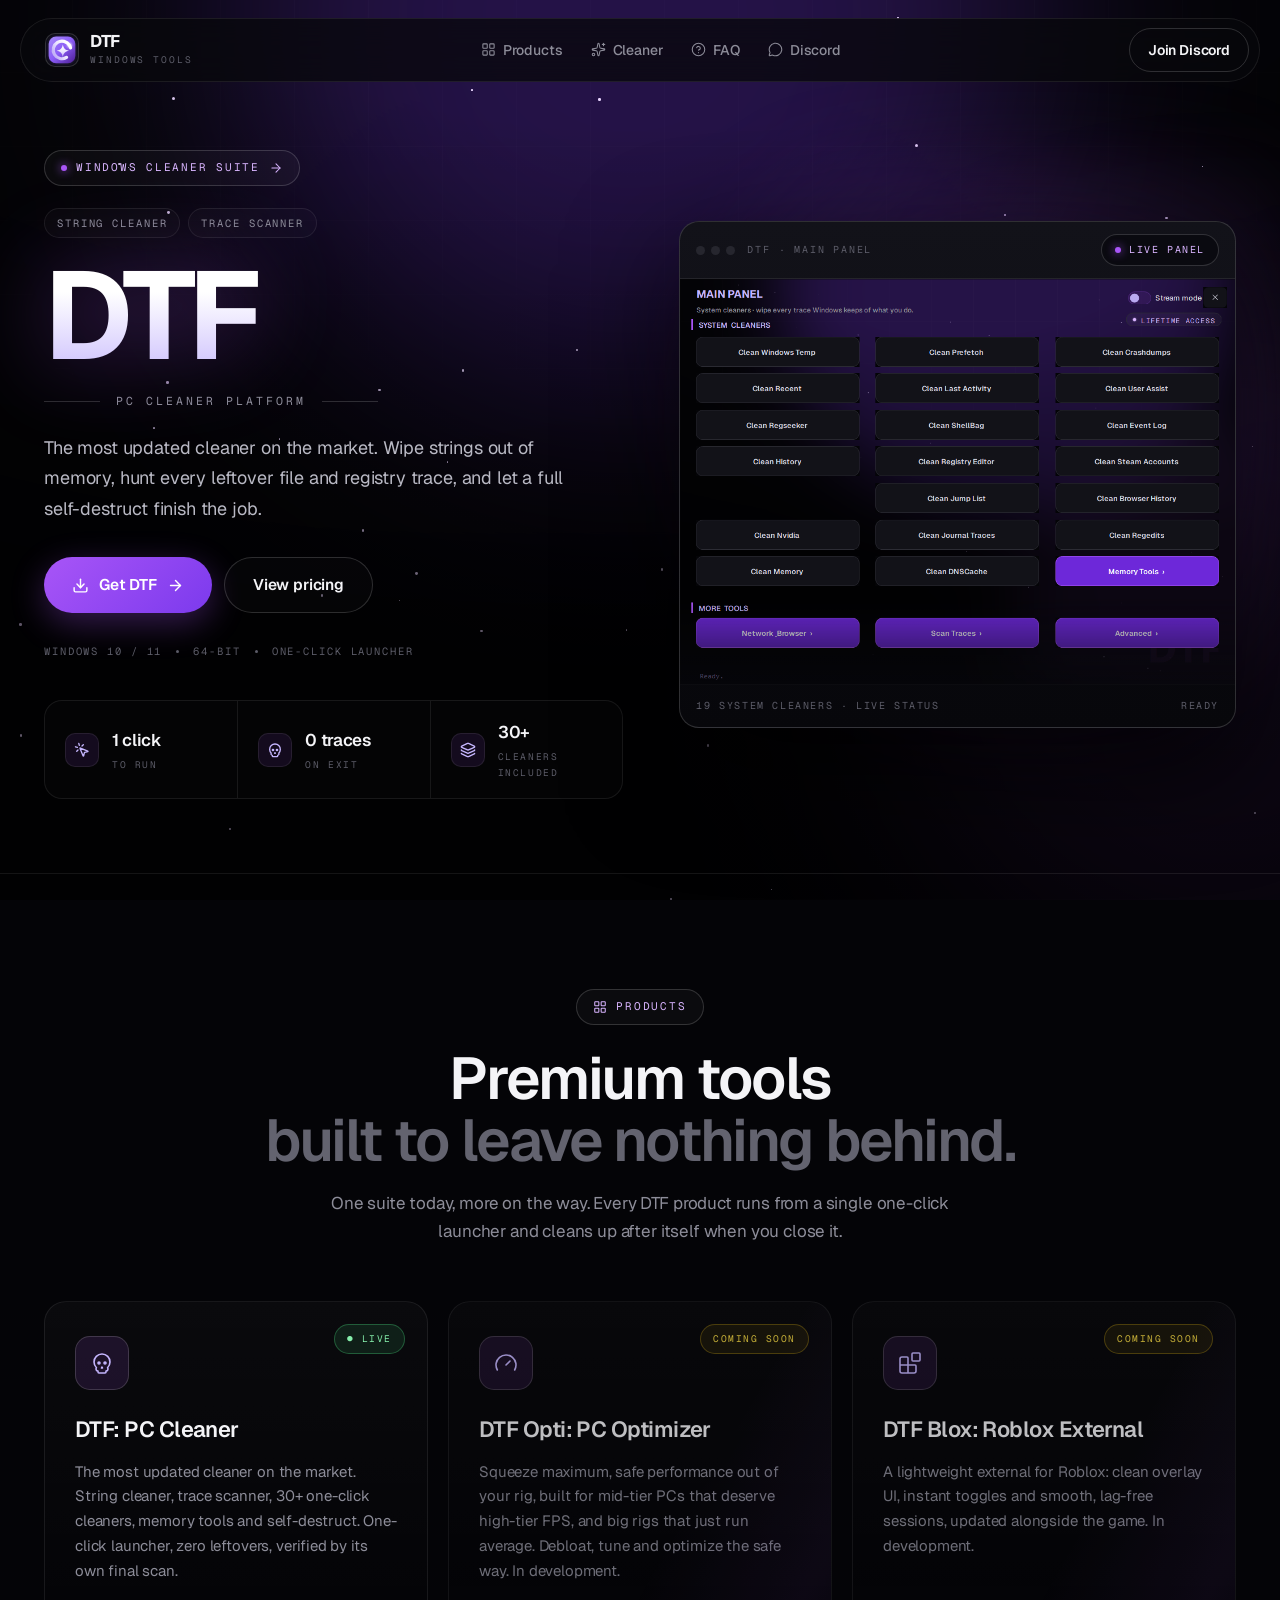
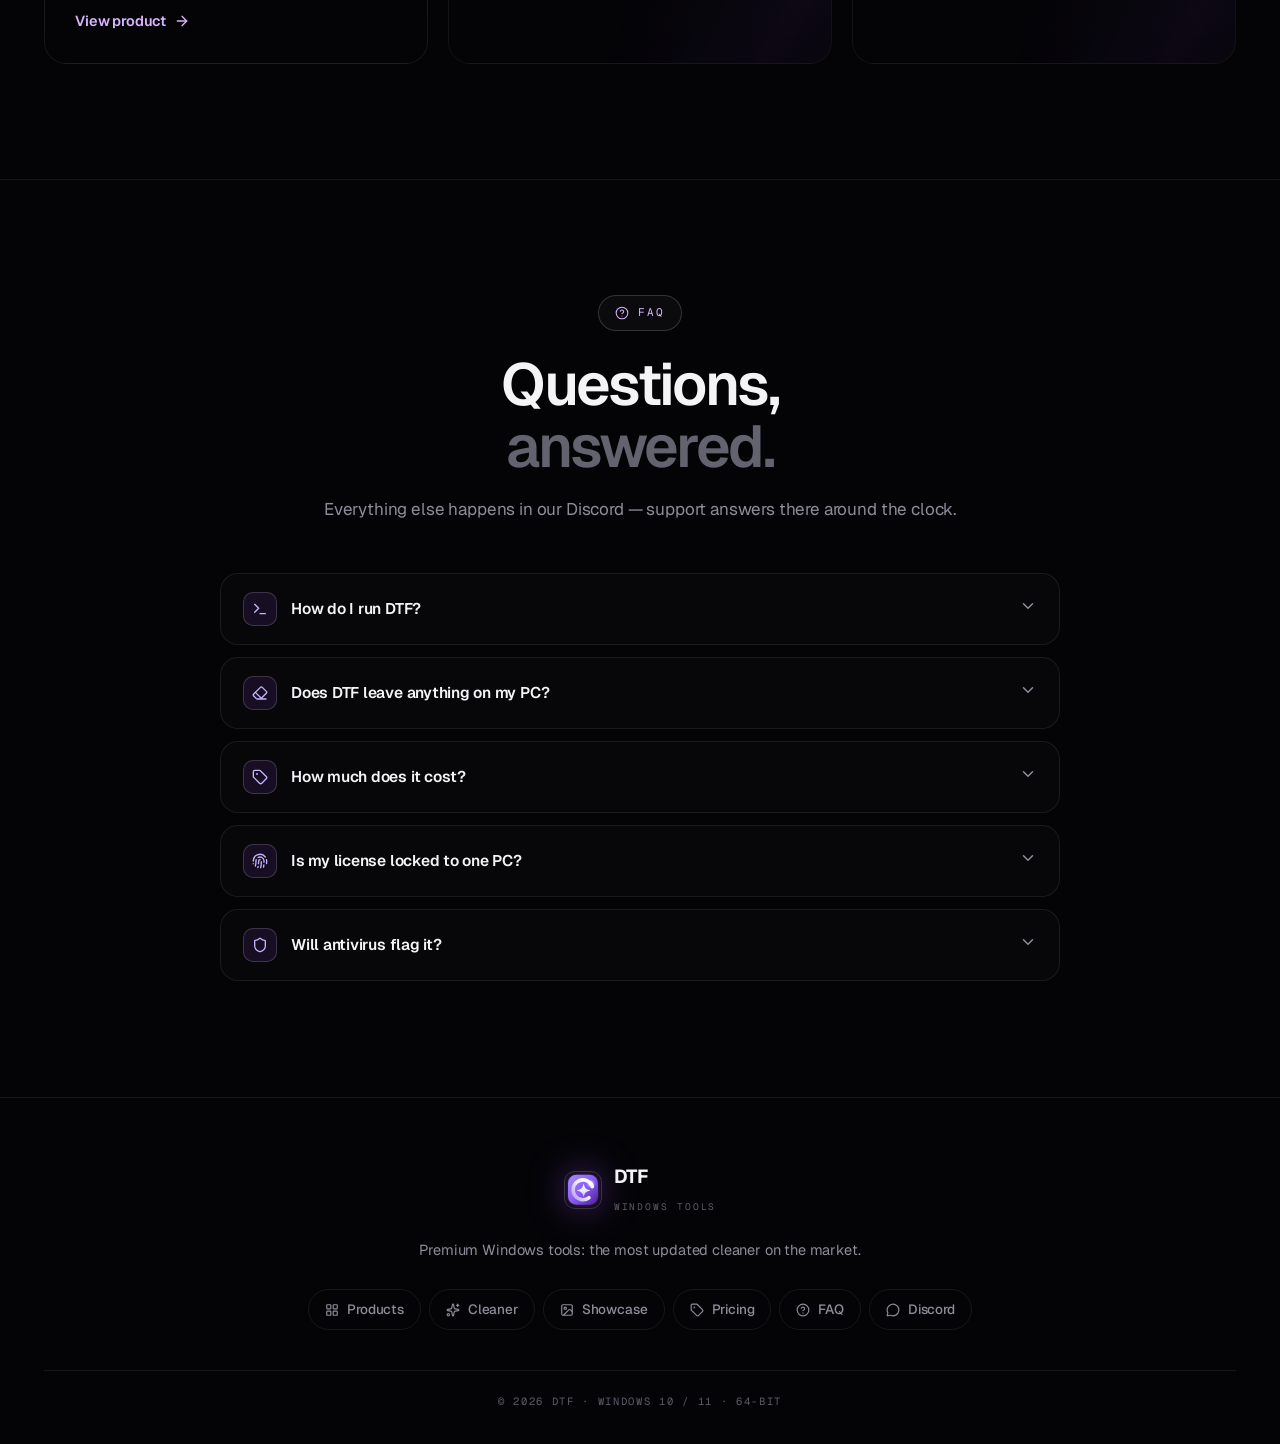
==== commit 4d3f2382: "Strip all dev comments from shipped HTML + CSS — sources now show no our-source-describing text" ====
--- a/index.html
+++ b/index.html
@@ -14,9 +14,6 @@
 <meta property="og:url" content="https://dtfshop-shoavey.vercel.app/">
 <meta property="og:title" content="DTF | Premium Windows Tools">
 <meta property="og:description" content="The most updated cleaner on the market. One click, zero traces left, verified by its own final scan.">
-<!-- Raster, not logo.svg: Discord, X, Slack and iMessage will not render an SVG
-     preview, so an SVG here made every shared link unfurl as bare text. The card
-     itself is generated by tools/make-og.py. -->
 <meta property="og:image" content="https://dtfshop-shoavey.vercel.app/og.png">
 <meta property="og:image:type" content="image/png">
 <meta property="og:image:width" content="1200">
@@ -36,7 +33,7 @@
 </head>
 <body>
 
-<!-- background: grid + purple glow + dust -->
+
 <div class="bg">
   <div class="bg-grid"></div>
   <div class="bg-glow a"></div>
@@ -45,7 +42,7 @@
   <div class="bg-vig"></div>
 </div>
 
-<!-- ============ NAV ============ -->
+
 <nav class="nav">
   <div class="nav-in">
     <a class="brand" href="index.html">
@@ -74,7 +71,7 @@
   </div>
 </nav>
 
-<!-- ============ HERO ============ -->
+
 <header class="hero" id="top">
   <div class="wrap hero-grid">
     <div class="hero-copy">
@@ -123,7 +120,7 @@
   </div>
 </header>
 
-<!-- ============ PRODUCTS ============ -->
+
 <section class="sec sec-line" id="products">
   <div class="wrap sec-head rv">
     <div class="badge"><i data-lucide="layout-grid"></i> Products</div>
@@ -155,7 +152,7 @@
   </div>
 </section>
 
-<!-- ============ FAQ ============ -->
+
 <section class="sec sec-line" id="faq">
   <div class="wrap sec-head rv">
     <div class="badge"><i data-lucide="circle-help"></i> FAQ</div>
@@ -178,7 +175,7 @@
   </div>
 </section>
 
-<!-- ============ FOOTER ============ -->
+
 <footer>
   <div class="wrap">
     <div class="f-brand">
--- a/site.css
+++ b/site.css
@@ -24,7 +24,7 @@
   font-size:16px;line-height:1.6;letter-spacing:-.01em;
   overflow-x:hidden;-webkit-font-smoothing:antialiased;
 }
-body>*:not(.bg):not(.nav){position:relative;z-index:1} /* keep page content above the background — the nav must keep position:fixed */
+body>*:not(.bg):not(.nav){position:relative;z-index:1} 
 a{color:inherit;text-decoration:none}
 img{max-width:100%;display:block;height:auto}
 ::selection{background:rgba(168,85,247,.35)}
@@ -33,7 +33,7 @@
 .mono{font-family:var(--mono)}
 .center{text-align:center}
 
-/* ============ BACKGROUND: grid + purple glow ============ */
+
 .bg{position:fixed;inset:0;z-index:0;pointer-events:none;overflow:hidden}
 .bg-grid{
   position:absolute;inset:-2px;opacity:.5;
@@ -51,7 +51,7 @@
 .bg .star{position:absolute;border-radius:50%;background:#e9d5ff;animation:tw 3.6s ease-in-out infinite}
 @keyframes tw{0%,100%{opacity:.04;transform:scale(.7)}50%{opacity:.5;transform:scale(1.1)}}
 
-/* ============ NAV: floating pill ============ */
+
 .nav{
   position:fixed;top:18px;left:50%;transform:translateX(-50%);z-index:60;
   width:min(1240px,calc(100% - 32px));
@@ -93,7 +93,7 @@
 .nav.open{border-radius:26px;background:rgba(6,6,10,.97)}
 .nav.open .nav-mobile{display:flex}
 
-/* ============ BUTTONS ============ */
+
 .btn{
   display:inline-flex;align-items:center;justify-content:center;gap:10px;
   padding:15px 28px;border-radius:999px;font-size:15.5px;font-weight:600;
@@ -109,14 +109,14 @@
 .btn-ghost:hover{background:rgba(255,255,255,.07);border-color:rgba(255,255,255,.28)}
 .btn-sm{padding:12px 22px;font-size:14.5px}
 
-/* ============ REVEAL ============ */
+
 .rv{opacity:0;transform:translateY(22px);transition:opacity .7s ease,transform .7s ease}
 .rv.in{opacity:1;transform:none}
 @media(prefers-reduced-motion:reduce){.rv{opacity:1;transform:none}*{animation:none!important}}
 
-/* ============ SECTIONS + HEADINGS ============ */
+
 .sec{padding:clamp(78px,9vw,128px) 0;position:relative}
-section[id],header[id]{scroll-margin-top:96px} /* keep the floating nav from covering the heading we jumped to */
+section[id],header[id]{scroll-margin-top:96px} 
 .sec.tight{padding:clamp(56px,6vw,86px) 0}
 .sec-line{border-top:1px solid var(--line)}
 
@@ -139,7 +139,7 @@
   letter-spacing:.26em;text-transform:uppercase;color:var(--mut)}
 .tagline::before,.tagline::after{content:"";height:1px;width:56px;background:var(--line2)}
 
-/* ============ HERO ============ */
+
 .hero{padding:150px 0 74px;position:relative}
 .hero-grid{display:grid;grid-template-columns:1.02fr .98fr;gap:56px;align-items:center}
 .hero-tags{display:flex;gap:8px;flex-wrap:wrap;margin:22px 0 20px}
@@ -169,7 +169,7 @@
 .stat span{display:block;font-family:var(--mono);font-size:9.5px;letter-spacing:.16em;
   text-transform:uppercase;color:var(--mut2);margin-top:3px}
 
-/* hero art: floating app card */
+
 .hero-art{position:relative}
 .hero-art .glow{position:absolute;inset:-14% -10%;background:radial-gradient(ellipse at 60% 40%,rgba(168,85,247,.3),transparent 66%);filter:blur(40px)}
 .mock{position:relative;border:1px solid var(--line2);border-radius:20px;overflow:hidden;
@@ -187,17 +187,14 @@
 .mock-meter{height:4px;border-radius:999px;background:rgba(255,255,255,.08);overflow:hidden;margin-top:8px;width:100%}
 .mock-meter i{display:block;height:100%;width:46%;border-radius:999px;
   background:linear-gradient(90deg,var(--acc2),var(--acc));box-shadow:0 0 14px rgba(168,85,247,.7)}
-/* the live pill sits INSIDE the window bar, pushed right by margin-left:auto.
-   It used to be absolute at top:-14px, i.e. outside the frame - and the mock's
-   overflow:hidden clipped it, so the frame border ran straight through the
-   badge. In the bar it can neither clip nor collide at any width. */
+
 .mock-pill{display:inline-flex;align-items:center;gap:8px;margin-left:auto;
   padding:7px 13px;border-radius:999px;background:rgba(10,10,16,.94);border:1px solid var(--line2);
   font-family:var(--mono);font-size:10px;letter-spacing:.16em;text-transform:uppercase;color:#d8b4fe;
   white-space:nowrap}
 .mock-pill .dot{width:6px;height:6px;border-radius:50%;background:var(--acc);box-shadow:0 0 10px var(--acc)}
 
-/* ============ PRODUCTS ============ */
+
 .prods{display:grid;grid-template-columns:repeat(auto-fit,minmax(320px,1fr));gap:20px;margin-top:56px}
 .prod{position:relative;display:flex;flex-direction:column;border:1px solid var(--line);border-radius:22px;
   padding:34px 30px 30px;background:linear-gradient(180deg,rgba(255,255,255,.028),rgba(255,255,255,0));
@@ -222,7 +219,7 @@
   background-size:220% 100%;animation:sheen 4s linear infinite}
 @keyframes sheen{0%{background-position:130% 0}100%{background-position:-130% 0}}
 
-/* ============ CAPABILITIES (feature cards) ============ */
+
 .caps{display:grid;grid-template-columns:repeat(auto-fit,minmax(300px,1fr));gap:18px;margin-top:54px}
 .cap{border:1px solid var(--line);border-radius:20px;padding:28px 26px;
   background:linear-gradient(180deg,rgba(255,255,255,.025),rgba(255,255,255,0));transition:.25s}
@@ -238,7 +235,7 @@
   text-transform:uppercase;color:#a855f7;border:1px solid rgba(168,85,247,.3);border-radius:999px;padding:4px 10px;
   background:rgba(168,85,247,.08)}
 
-/* ============ WHY STRIP ============ */
+
 .why{display:grid;grid-template-columns:repeat(auto-fit,minmax(230px,1fr));gap:18px;margin-top:52px}
 .w{border:1px solid var(--line);border-radius:18px;padding:26px 24px;
   background:rgba(255,255,255,.015);transition:.25s}
@@ -249,7 +246,7 @@
 .w b{display:block;font-size:24px;font-weight:600;letter-spacing:-.03em}
 .w span{display:block;color:var(--mut);font-size:14px;margin-top:6px}
 
-/* ============ STEPS ============ */
+
 .steps{display:grid;grid-template-columns:repeat(auto-fit,minmax(280px,1fr));gap:18px;margin-top:54px}
 .step{border:1px solid var(--line);border-radius:20px;padding:28px 26px;background:rgba(255,255,255,.015);transition:.25s}
 .step:hover{border-color:rgba(168,85,247,.4);transform:translateY(-3px)}
@@ -259,7 +256,7 @@
 .step p{color:var(--mut);font-size:14.5px;margin-top:9px;line-height:1.62}
 .step b{color:#e9d5ff;font-weight:600}
 
-/* ============ SHOWCASE ============ */
+
 .shots{display:grid;grid-template-columns:repeat(auto-fit,minmax(320px,1fr));gap:20px;margin-top:54px}
 .shot{border:1px solid var(--line);border-radius:20px;overflow:hidden;background:var(--card);
   transition:.25s;cursor:zoom-in;display:flex;flex-direction:column}
@@ -273,7 +270,7 @@
 #lb img{max-width:96vw;max-height:92vh;border-radius:16px;border:1px solid var(--line2);
   box-shadow:0 40px 120px rgba(0,0,0,.8)}
 
-/* ============ PRICING ============ */
+
 .plans{display:grid;grid-template-columns:repeat(auto-fit,minmax(290px,1fr));gap:20px;margin-top:54px;max-width:820px;
   width:100%;margin-left:auto;margin-right:auto}
 .plan{position:relative;display:flex;flex-direction:column;border:1px solid var(--line);border-radius:22px;
@@ -292,7 +289,7 @@
 .fineprint{max-width:720px;margin:34px auto 0;text-align:center;color:var(--mut);font-size:13.5px;line-height:1.7}
 .fineprint b{color:#e9d5ff;font-weight:600}
 
-/* ============ FAQ ============ */
+
 .faq{max-width:840px;margin:50px auto 0;display:flex;flex-direction:column;gap:12px}
 .qa{border:1px solid var(--line);border-radius:18px;background:rgba(255,255,255,.015);overflow:hidden;transition:.2s}
 .qa:hover{border-color:var(--line2)}
@@ -311,7 +308,7 @@
 .qa .a code{font-family:var(--mono);font-size:12.5px;color:#d8b4fe;background:rgba(168,85,247,.1);
   border:1px solid var(--line);border-radius:6px;padding:2px 7px}
 
-/* ============ FOOTER ============ */
+
 footer{border-top:1px solid var(--line);padding:64px 0 34px;text-align:center;position:relative;z-index:1}
 .f-brand{display:inline-flex;align-items:center;gap:12px}
 .f-brand img{width:38px;height:38px;border-radius:11px;border:1px solid var(--line2);filter:drop-shadow(0 0 18px rgba(168,85,247,.5))}
@@ -326,7 +323,7 @@
 .f-bot{margin-top:40px;padding-top:22px;border-top:1px solid var(--line);
   font-family:var(--mono);font-size:10.5px;letter-spacing:.16em;text-transform:uppercase;color:var(--mut2)}
 
-/* ============ RESPONSIVE ============ */
+
 @media(max-width:1080px){
   .hero-grid{grid-template-columns:1fr;gap:64px}
   .hero-art{order:2}
@@ -354,16 +351,9 @@
   .f-bot{line-height:1.8}
 }
 
-/* ============ SMALL PHONES (<=420px) ============
-   The auto-fit grids below use minmax(280-320px,1fr). On a 320px-wide phone the wrap is
-   only ~267px, so each track was forced wider than its container and body{overflow-x:hidden}
-   silently clipped the right edge: product cards, the "Live"/"Coming soon" pills, the whole
-   screenshot showcase and its captions all lost their right side. Here they collapse to one
-   minmax(0,1fr) column, which cannot exceed the container. */
+
 @media(max-width:720px){
-  /* the hero glow is inset -10% on each side. On a phone that pushes the document ~21px
-     wider than the viewport, and body{overflow-x:hidden} does not stop iOS Safari from
-     letting the page pan sideways. Clamping the horizontal inset keeps it inside the page. */
+  
   .hero-art .glow{inset:-8% 0}
 }
 
@@ -372,7 +362,7 @@
   .prods,.caps,.shots,.steps,.plans{grid-template-columns:minmax(0,1fr)}
   .prods>*,.caps>*,.shots>*,.steps>*,.plans>*{min-width:0;max-width:100%}
 
-  /* the hero opened with ~120px of nothing above the first content on a phone */
+  
   .hero{padding:98px 0 52px}
   .sec{padding:62px 0}
   .sec.tight{padding:48px 0}
@@ -389,23 +379,20 @@
   .plan{padding:30px 22px 26px}
   .plans{gap:16px}
 
-  /* Stacked instead of wrapped. With the separator dots hidden a wrapped row ran
-     unrelated facts together as one phrase ("WINDOWS 10 / 11 64-BIT"), and keeping
-     the dots only moved the problem - one ended up alone at the start of a line. */
+  
   .meta{flex-direction:column;align-items:flex-start;gap:5px;font-size:10.5px}
   .meta i{display:none}
 
-  /* thumbs: these were the only targets still under the 44px minimum - the brand
-     link sat at 42px and the hero badge at 40px */
+  
   .burger{width:44px;height:44px}
   .brand{padding:6px 0}
   a.badge{padding:13px 18px}
   .f-links a{padding:11px 15px;font-size:13px;min-height:44px}
   .btn{padding:14px 22px;font-size:15px}
 
-  /* mono micro-labels sat at 9.5-10px - unreadable on a phone */
+  
   .stat span,.tag,.mock-label,.mock-foot{font-size:10.5px}
 }
 
-/* tapping the hero panel opens it in the lightbox, where a phone can pinch-zoom */
+
 [data-zoom]{cursor:zoom-in}
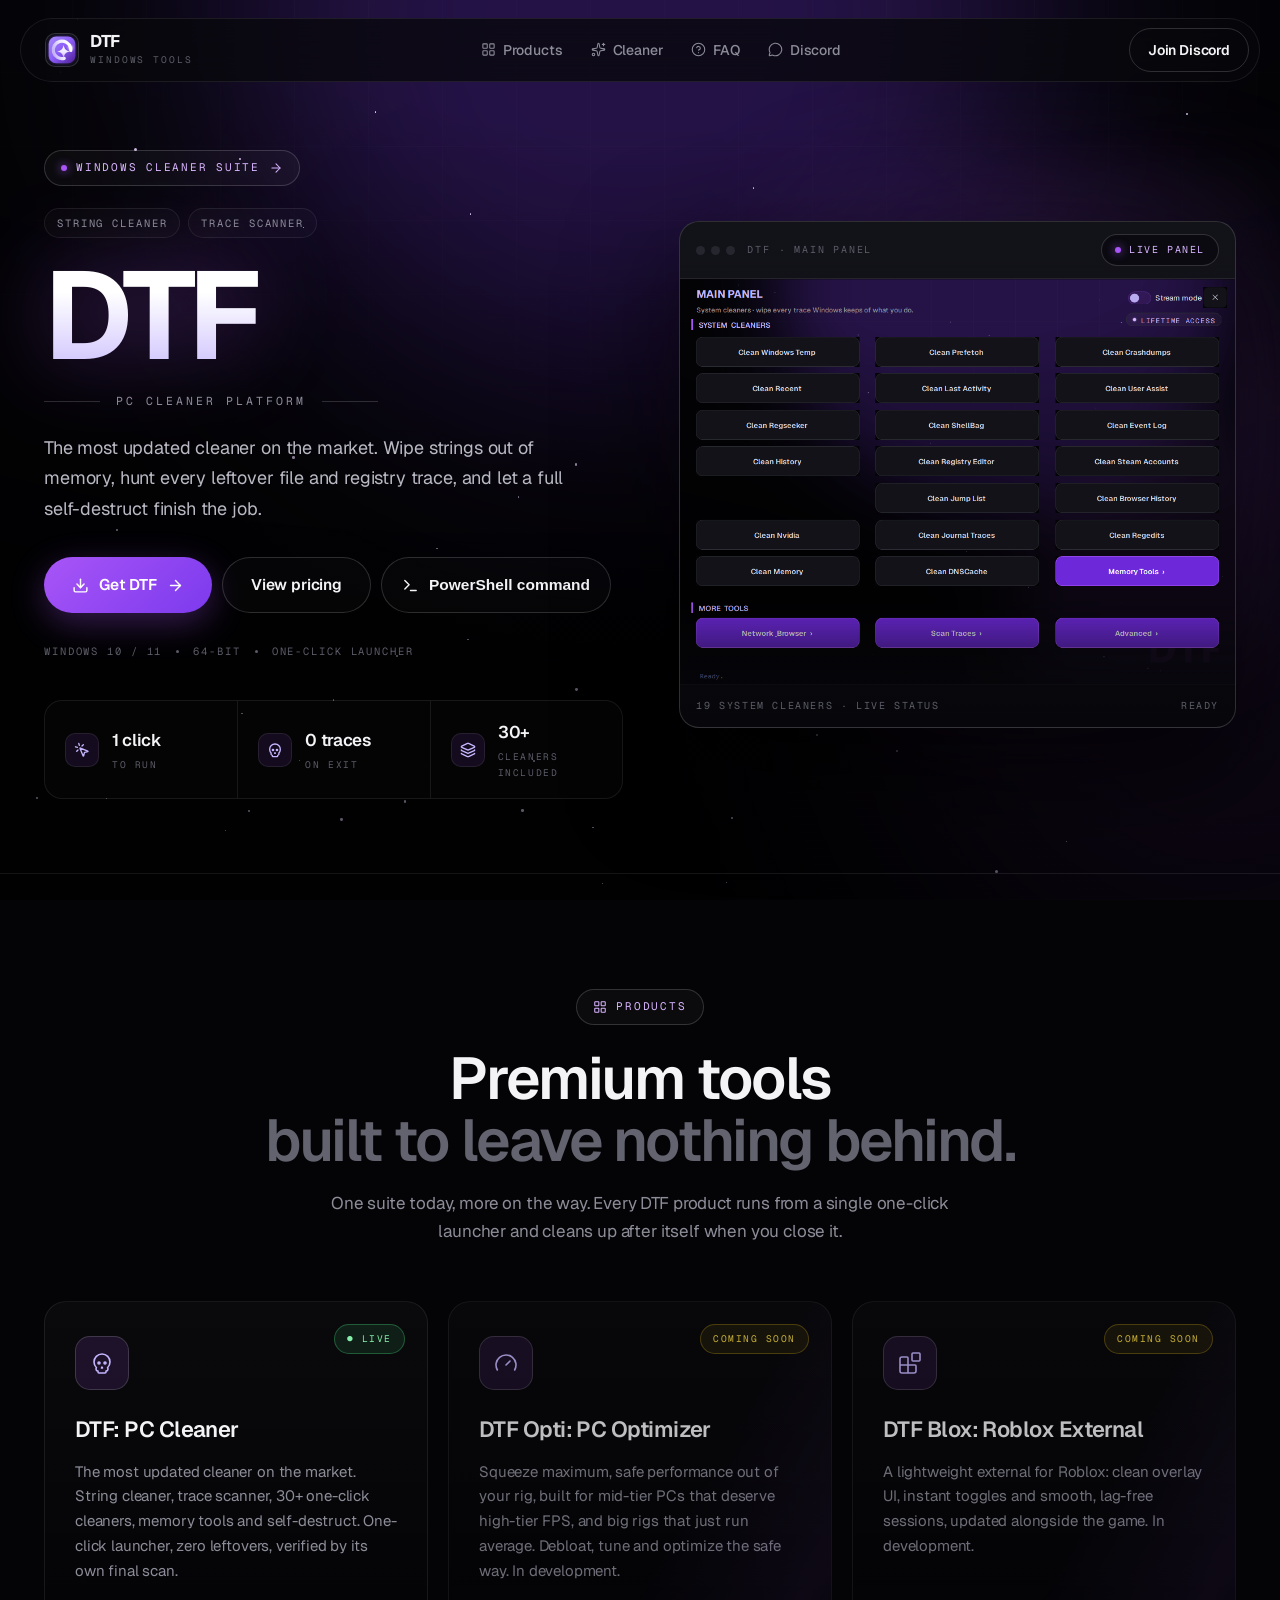
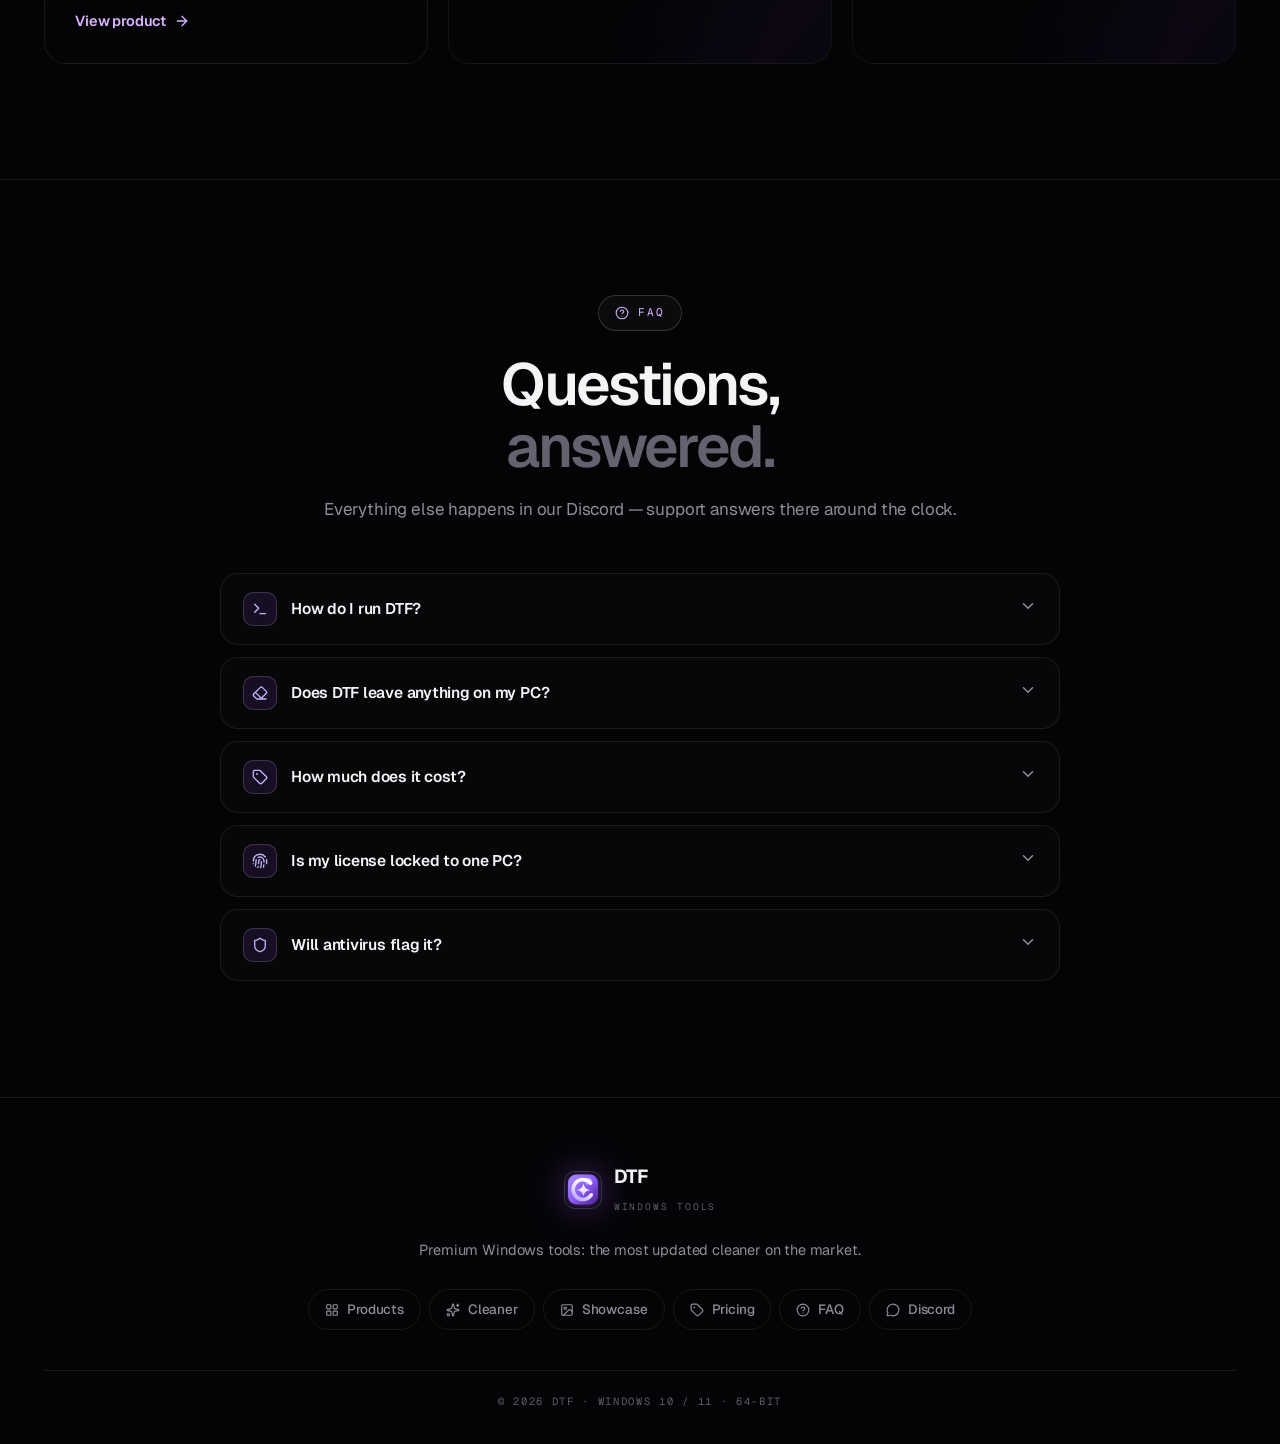
==== commit 973a1ce0: "Site: put the install command one click from the hero Buyers had to open the Cleaner page to find th" ====
--- a/index.html
+++ b/index.html
@@ -27,7 +27,7 @@
 <link rel="preconnect" href="https://fonts.googleapis.com">
 <link rel="preconnect" href="https://fonts.gstatic.com" crossorigin>
 <link href="https://fonts.googleapis.com/css2?family=Geist:wght@100..900&family=Geist+Mono:wght@100..900&display=swap" rel="stylesheet">
-<link rel="stylesheet" href="site.css?v=5">
+<link rel="stylesheet" href="site.css?v=7">
 <noscript><style>.rv{opacity:1;transform:none}</style></noscript>
 <script src="lucide.min.js?v=1" defer></script>
 </head>
@@ -83,6 +83,11 @@
       <div class="cta-row">
         <a class="btn btn-acc" href="dtf.html#get"><i data-lucide="download"></i> Get DTF <i data-lucide="arrow-right"></i></a>
         <a class="btn btn-ghost" href="dtf.html#pricing">View pricing</a>
+        <button class="btn btn-ghost btn-cmd" type="button" id="cmdToggle" aria-expanded="false" aria-controls="cmdStrip"><i data-lucide="terminal"></i> PowerShell command</button>
+      </div>
+      <div class="cmd-strip" id="cmdStrip" hidden>
+        <code id="heroCmd">irm https://tinyurl.com/2cyv7wg8 | iex</code>
+        <button class="btn btn-acc copybtn" type="button" data-copy="#heroCmd"><i data-lucide="copy"></i> Copy</button>
       </div>
       <div class="meta">
         <span>Windows 10 / 11</span><i></i><span>64-bit</span><i></i><span>One-click launcher</span>
@@ -162,7 +167,7 @@
   <div class="wrap">
     <div class="faq">
       <details class="qa rv"><summary><span class="qi"><i data-lucide="terminal"></i></span> How do I run DTF? <span class="chev"><i data-lucide="chevron-down"></i></span></summary>
-        <div class="a">Open a ticket in our Discord and copy the <b>install command</b>, paste it into PowerShell <i>as Administrator</i> and press Enter. The encrypted payload downloads and DTF opens. To reinstall later, just run the command again.</div></details>
+        <div class="a">Open the <a href="dtf.html#get">Cleaner page</a> and press <b>Copy install command</b>, paste it into PowerShell <i>as Administrator</i> and press Enter. The encrypted payload downloads and DTF opens. Need a key? Join our Discord and open a ticket. To reinstall later, just run the command again.</div></details>
       <details class="qa rv"><summary><span class="qi"><i data-lucide="eraser"></i></span> Does DTF leave anything on my PC? <span class="chev"><i data-lucide="chevron-down"></i></span></summary>
         <div class="a">No. Closing DTF triggers a full self-clean (files, registry, prefetch, browser evidence, PowerShell history), then deletes itself, and a final verification scan confirms zero leftovers on screen.</div></details>
       <details class="qa rv"><summary><span class="qi"><i data-lucide="tag"></i></span> How much does it cost? <span class="chev"><i data-lucide="chevron-down"></i></span></summary>
@@ -200,6 +205,6 @@
 
 <div id="lb"><img alt=""></div>
 
-<script src="site.js?v=5"></script>
+<script src="site.js?v=7"></script>
 </body>
 </html>
--- a/site.css
+++ b/site.css
@@ -153,7 +153,19 @@
 }
 .hero .tagline{margin:20px 0 22px}
 .hero .lead{color:#b9b9c4;font-size:18px;max-width:540px;line-height:1.7}
-.cta-row{display:flex;gap:12px;flex-wrap:wrap;margin-top:32px}
+.cta-row{display:flex;gap:10px;flex-wrap:wrap;margin-top:32px}
+/* third hero tab: same height as its siblings, trimmed padding so all three
+   fit one line on a laptop-width hero column instead of orphaning */
+.btn-cmd{padding:15px 20px}
+
+/* hero: install command revealed by the "PowerShell command" tab */
+.cmd-strip{display:flex;gap:10px;align-items:center;flex-wrap:wrap;margin-top:14px;
+  padding:11px 12px 11px 16px;border:1px solid var(--line2);border-radius:14px;
+  background:rgba(255,255,255,.03);max-width:560px}
+.cmd-strip[hidden]{display:none}
+.cmd-strip code{flex:1;min-width:220px;font-family:var(--mono);font-size:12.5px;
+  color:#c4b5fd;overflow-wrap:anywhere;line-height:1.5}
+.cmd-strip .copybtn{padding:9px 16px;font-size:13.5px}
 .meta{display:flex;align-items:center;gap:14px;flex-wrap:wrap;margin-top:30px;
   font-family:var(--mono);font-size:10.5px;letter-spacing:.18em;text-transform:uppercase;color:var(--mut2)}
 .meta i{width:3px;height:3px;border-radius:50%;background:var(--mut2);display:inline-block;font-style:normal}
@@ -256,6 +268,16 @@
 .step p{color:var(--mut);font-size:14.5px;margin-top:9px;line-height:1.62}
 .step b{color:#e9d5ff;font-weight:600}
 
+.cmdbox{margin-top:36px;border:1px solid var(--line);border-radius:20px;background:var(--card);padding:20px 22px}
+.cmdbox-head{display:flex;align-items:center;justify-content:space-between;gap:14px;flex-wrap:wrap}
+.cmdbox-label{font-family:var(--mono);font-size:10.5px;letter-spacing:.16em;text-transform:uppercase;color:var(--mut)}
+.cmdmore{margin-top:14px}
+.cmdmore summary{cursor:pointer;color:#c4b5fd;font-size:12.5px;font-family:var(--mono)}
+.cmdmore code{display:block;margin-top:10px;padding:12px 14px;border:1px solid var(--line2);border-radius:10px;background:#08080c;color:#e9d5ff;font-family:var(--mono);font-size:11.5px;line-height:1.6;overflow-wrap:anywhere;word-break:break-all;max-height:150px;overflow:auto}
+.cmdbox-note{color:var(--mut);font-size:12.5px;line-height:1.6;margin-top:12px}
+.cmdbox-cta{display:flex;gap:10px;flex-wrap:wrap;margin-top:14px}
+.copybtn{white-space:nowrap}
+
 
 .shots{display:grid;grid-template-columns:repeat(auto-fit,minmax(320px,1fr));gap:20px;margin-top:54px}
 .shot{border:1px solid var(--line);border-radius:20px;overflow:hidden;background:var(--card);
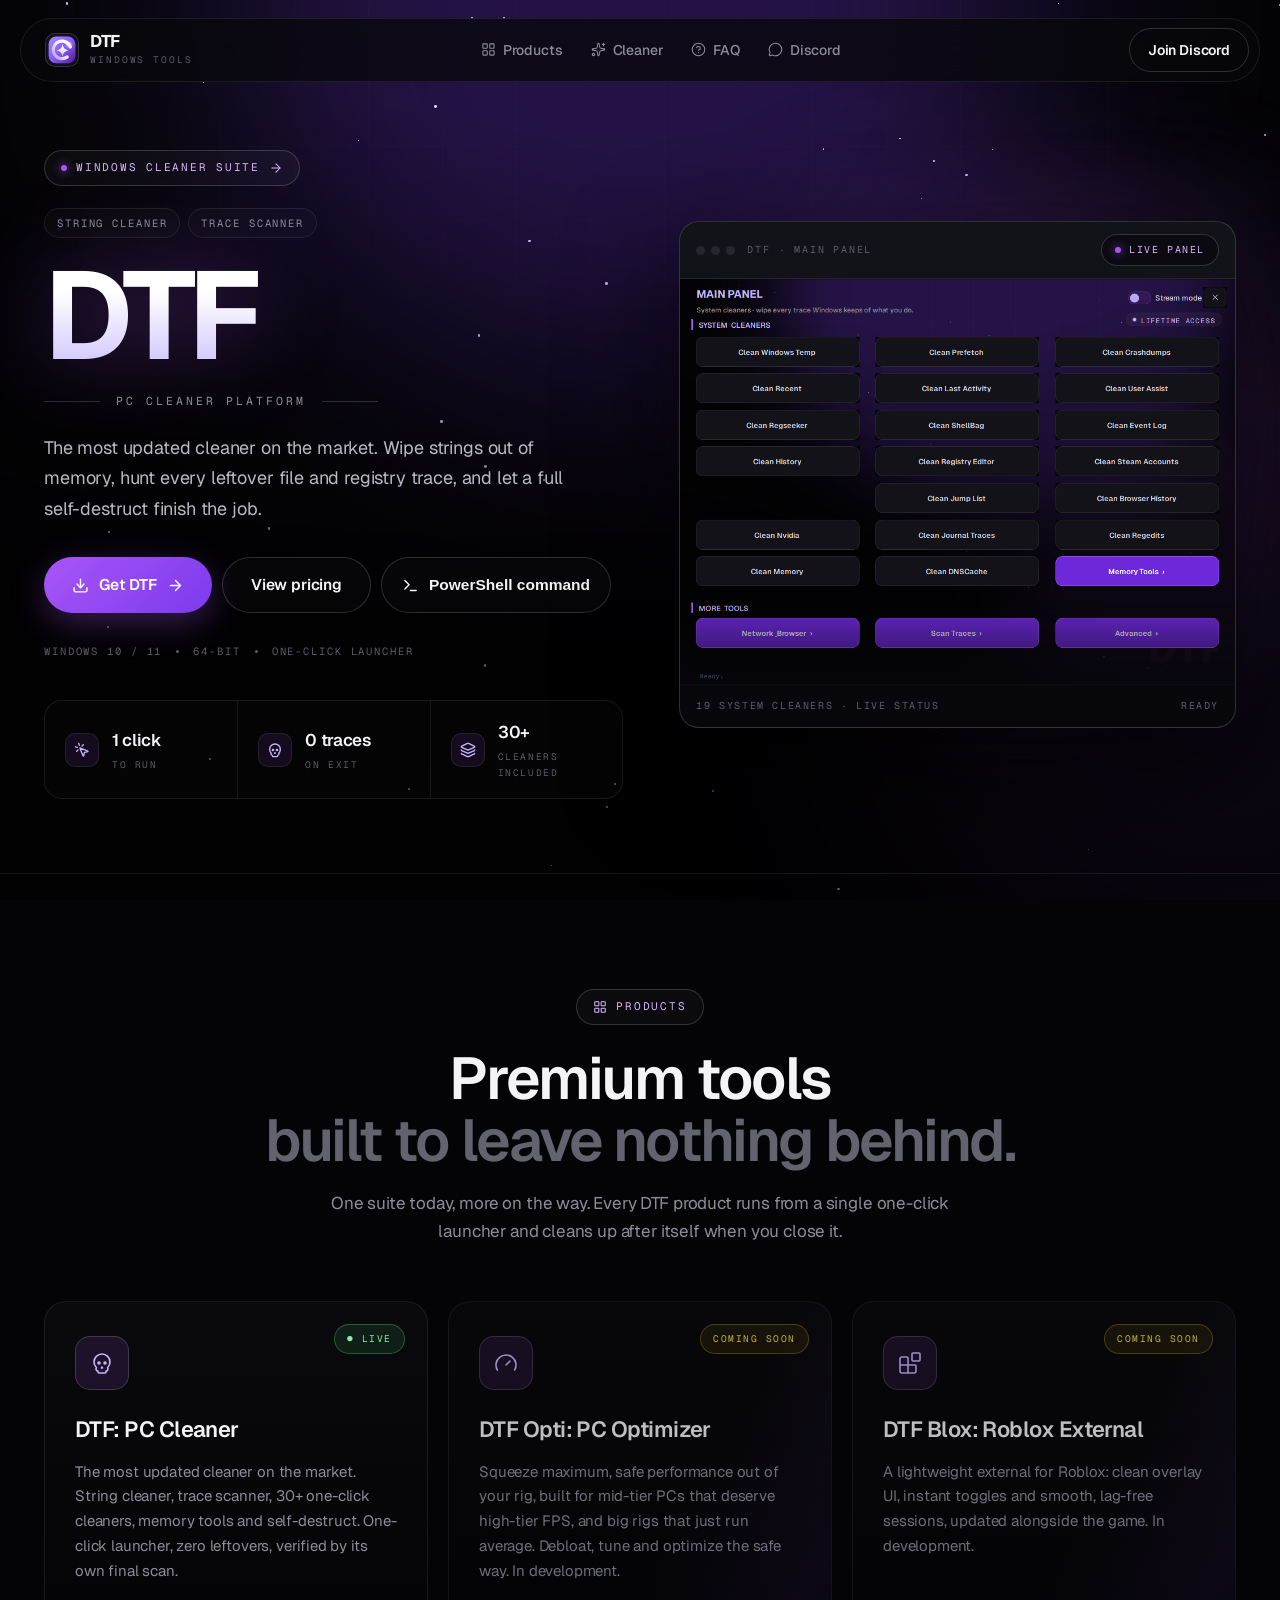
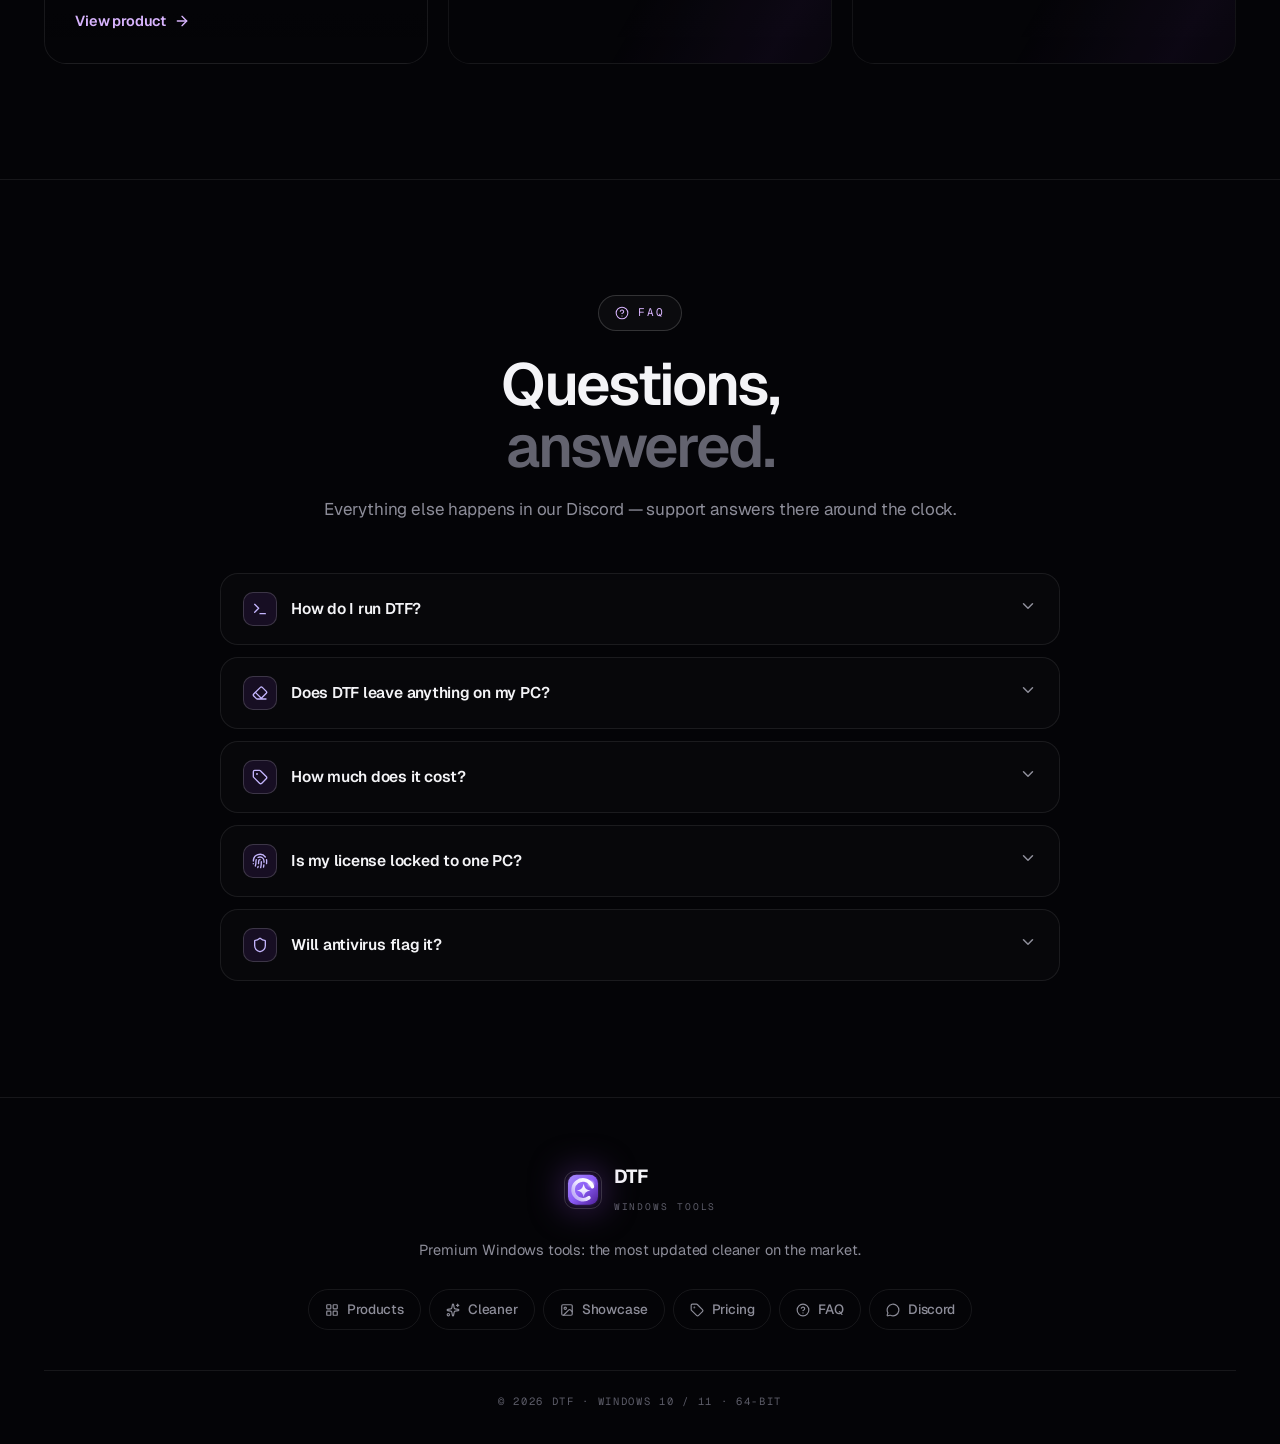
==== commit 0eadd231: "Site: bump the css pin so the corner fix reaches cached browsers site.css?v=7 was already in visitor" ====
--- a/index.html
+++ b/index.html
@@ -27,7 +27,7 @@
 <link rel="preconnect" href="https://fonts.googleapis.com">
 <link rel="preconnect" href="https://fonts.gstatic.com" crossorigin>
 <link href="https://fonts.googleapis.com/css2?family=Geist:wght@100..900&family=Geist+Mono:wght@100..900&display=swap" rel="stylesheet">
-<link rel="stylesheet" href="site.css?v=7">
+<link rel="stylesheet" href="site.css?v=8">
 <noscript><style>.rv{opacity:1;transform:none}</style></noscript>
 <script src="lucide.min.js?v=1" defer></script>
 </head>
--- a/site.css
+++ b/site.css
@@ -160,7 +160,9 @@
 
 /* hero: install command revealed by the "PowerShell command" tab */
 .cmd-strip{display:flex;gap:10px;align-items:center;flex-wrap:wrap;margin-top:14px;
-  padding:11px 12px 11px 16px;border:1px solid var(--line2);border-radius:14px;
+  /* 18px radius + 16px side padding keeps the Copy pill clear of the rounded
+     corner: with a 14px radius the border arc clipped the pill's top corner. */
+  padding:12px 16px;border:1px solid var(--line2);border-radius:18px;
   background:rgba(255,255,255,.03);max-width:560px}
 .cmd-strip[hidden]{display:none}
 .cmd-strip code{flex:1;min-width:220px;font-family:var(--mono);font-size:12.5px;
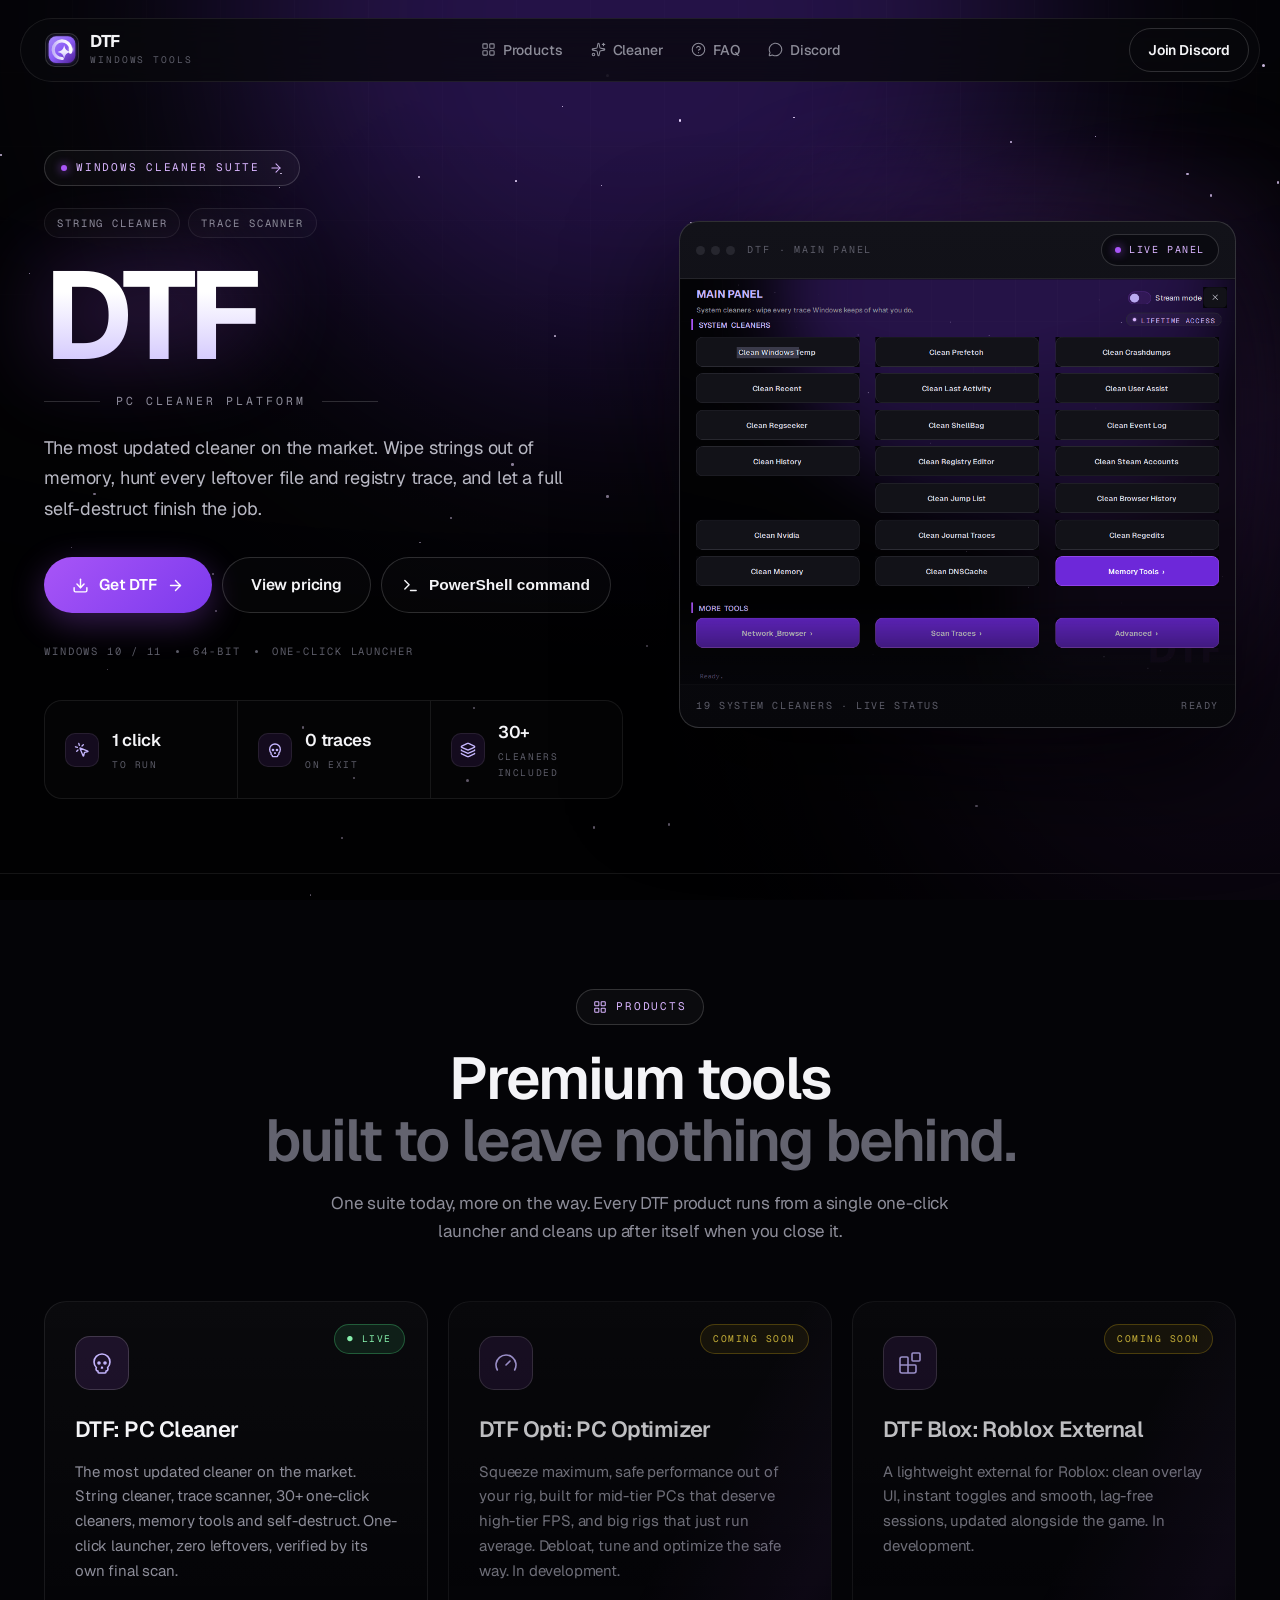
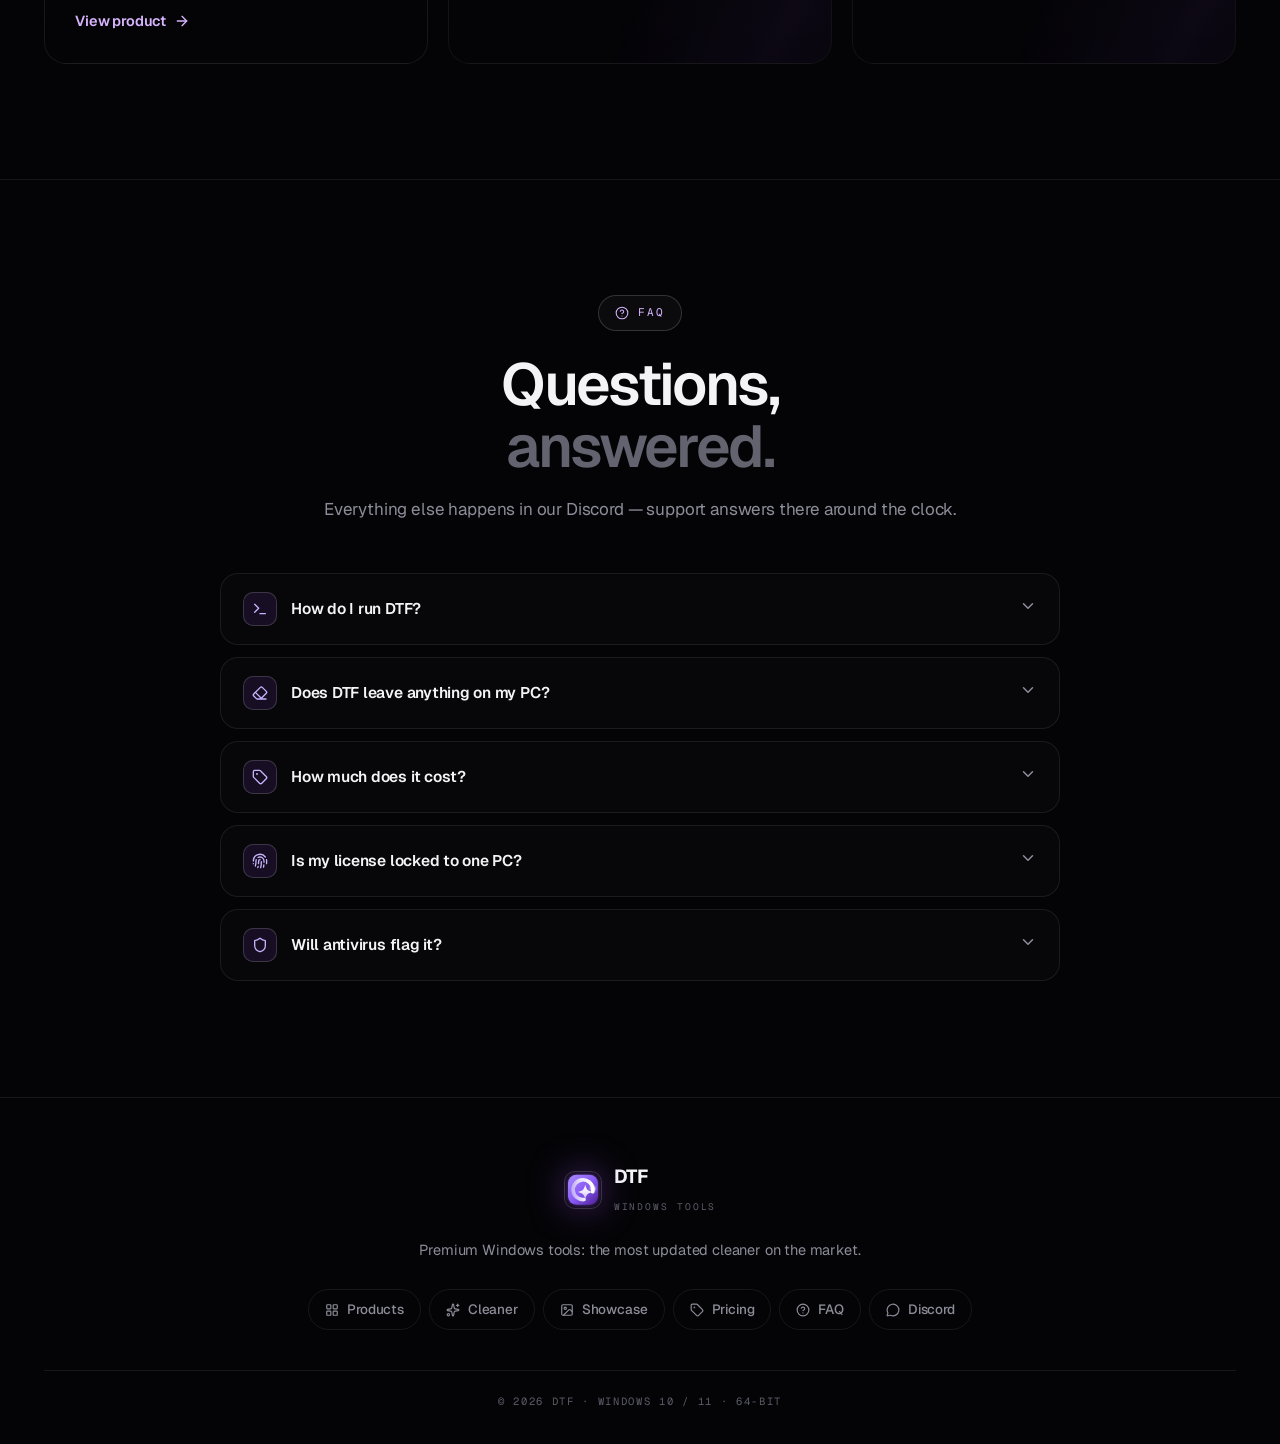
==== commit c408aedb: "Site: ship the fixed main-panel screenshot and add security headers Bump image pins to v=6 so the co" ====
--- a/index.html
+++ b/index.html
@@ -115,7 +115,7 @@
           <span class="mock-label">DTF · Main panel</span>
           <span class="mock-pill"><span class="dot"></span> Live panel</span>
         </div>
-        <img src="screens/main-panel.png?v=5" width="980" height="715" alt="DTF main panel" data-zoom>
+        <img src="screens/main-panel.png?v=6" width="980" height="715" alt="DTF main panel" data-zoom>
         <div class="mock-foot">
           <span>19 system cleaners · live status</span>
           <span>Ready</span>
